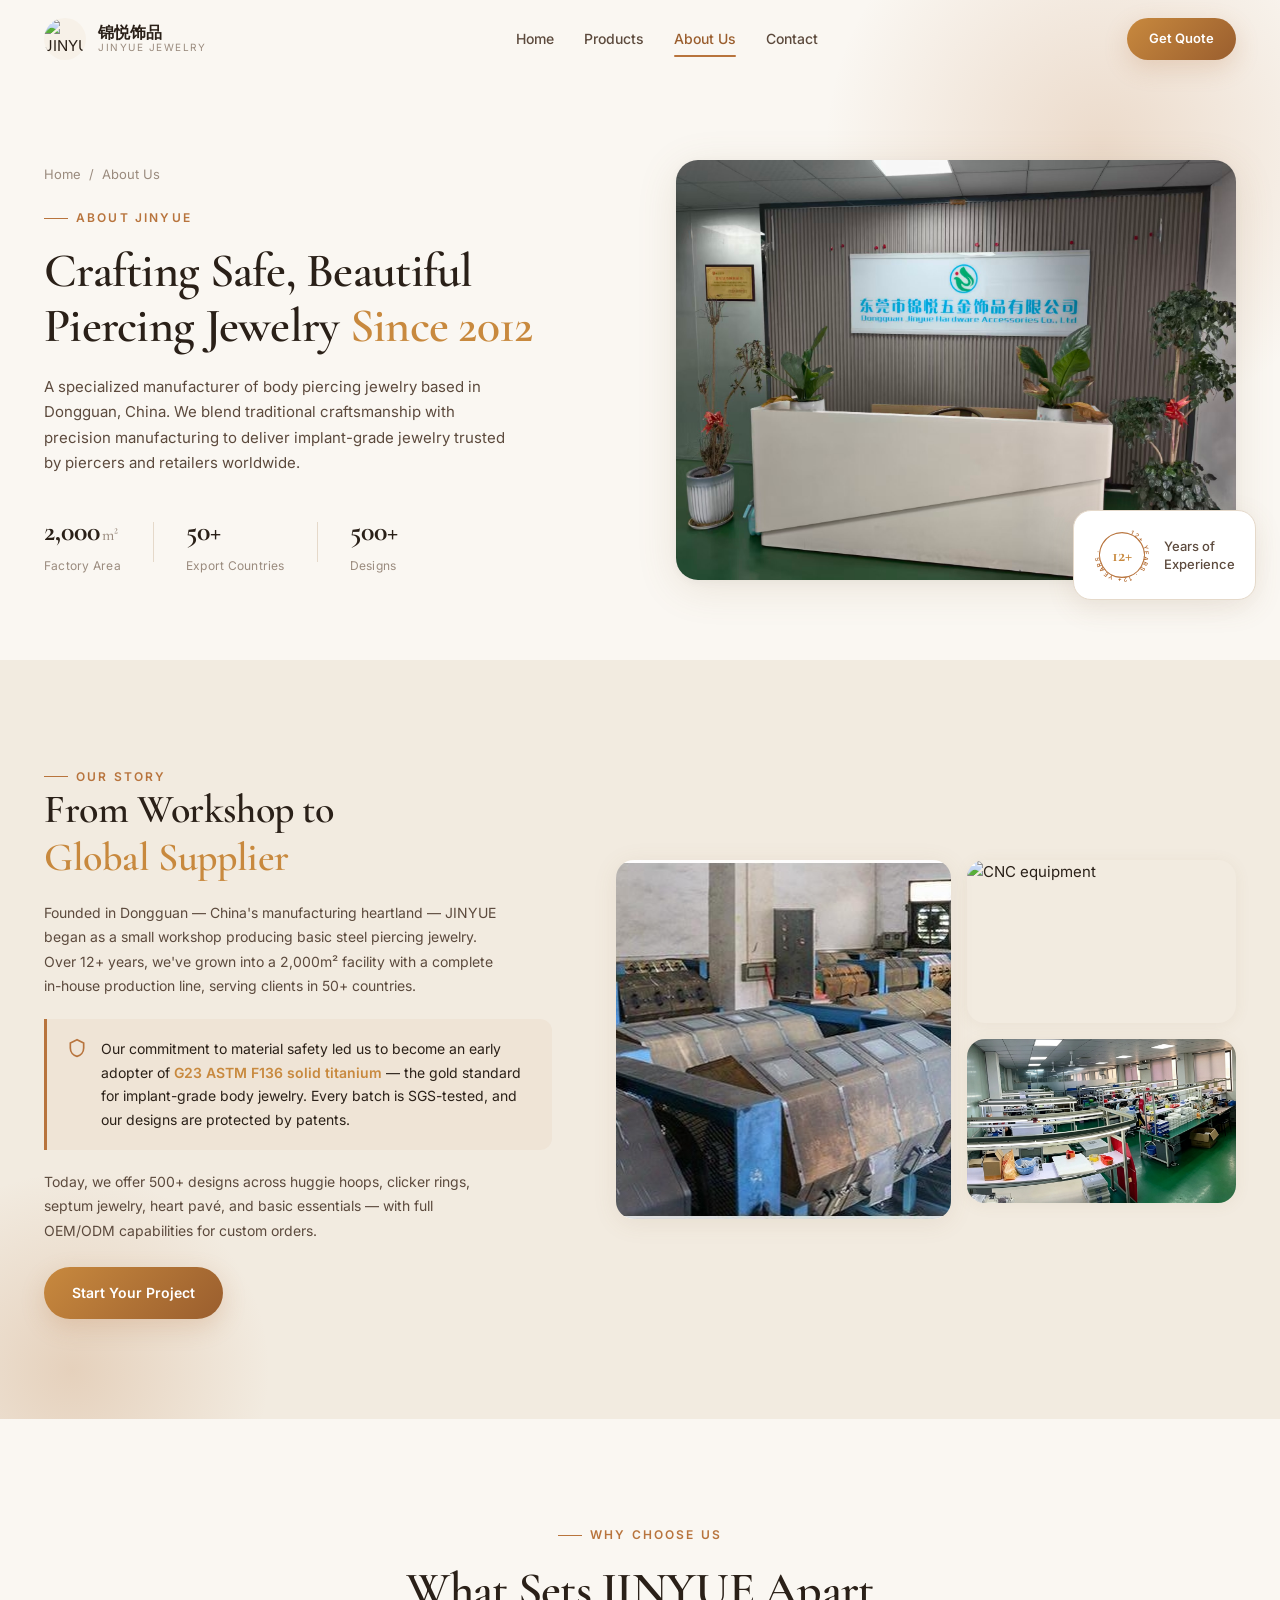
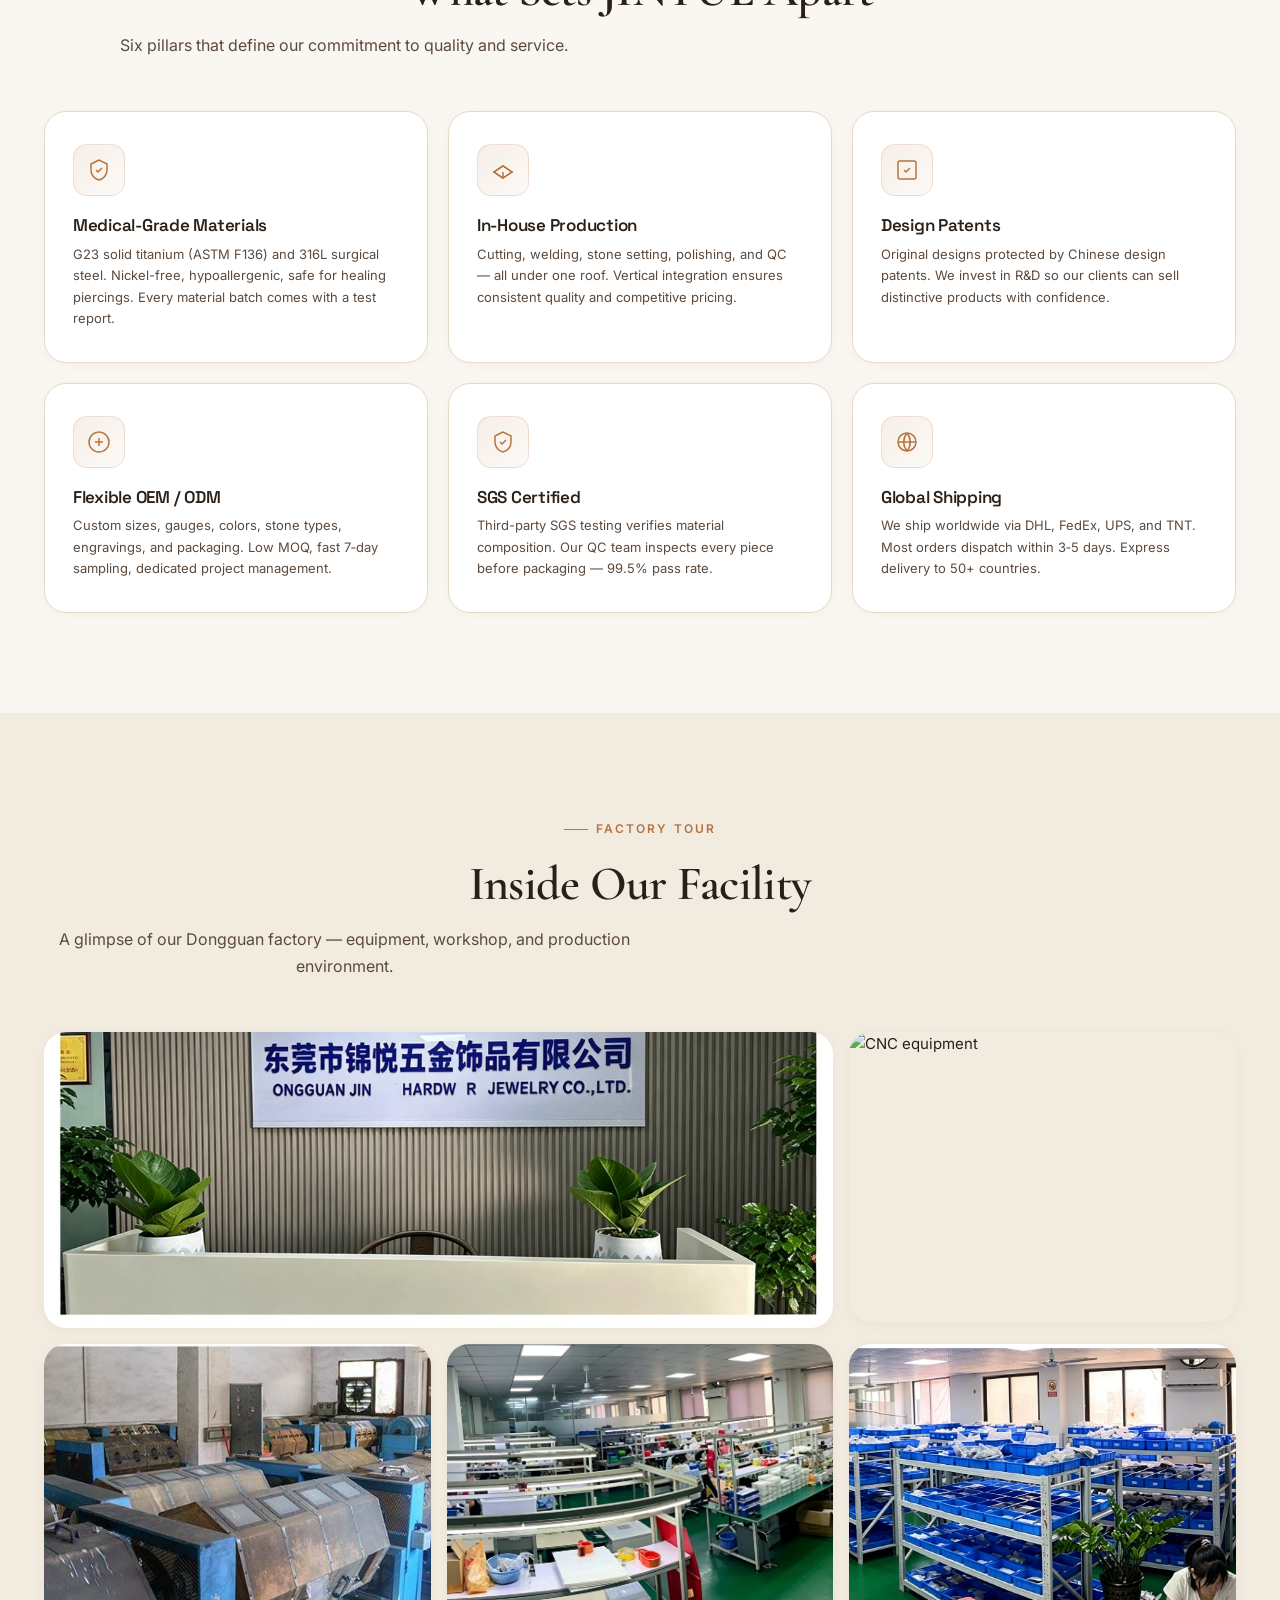
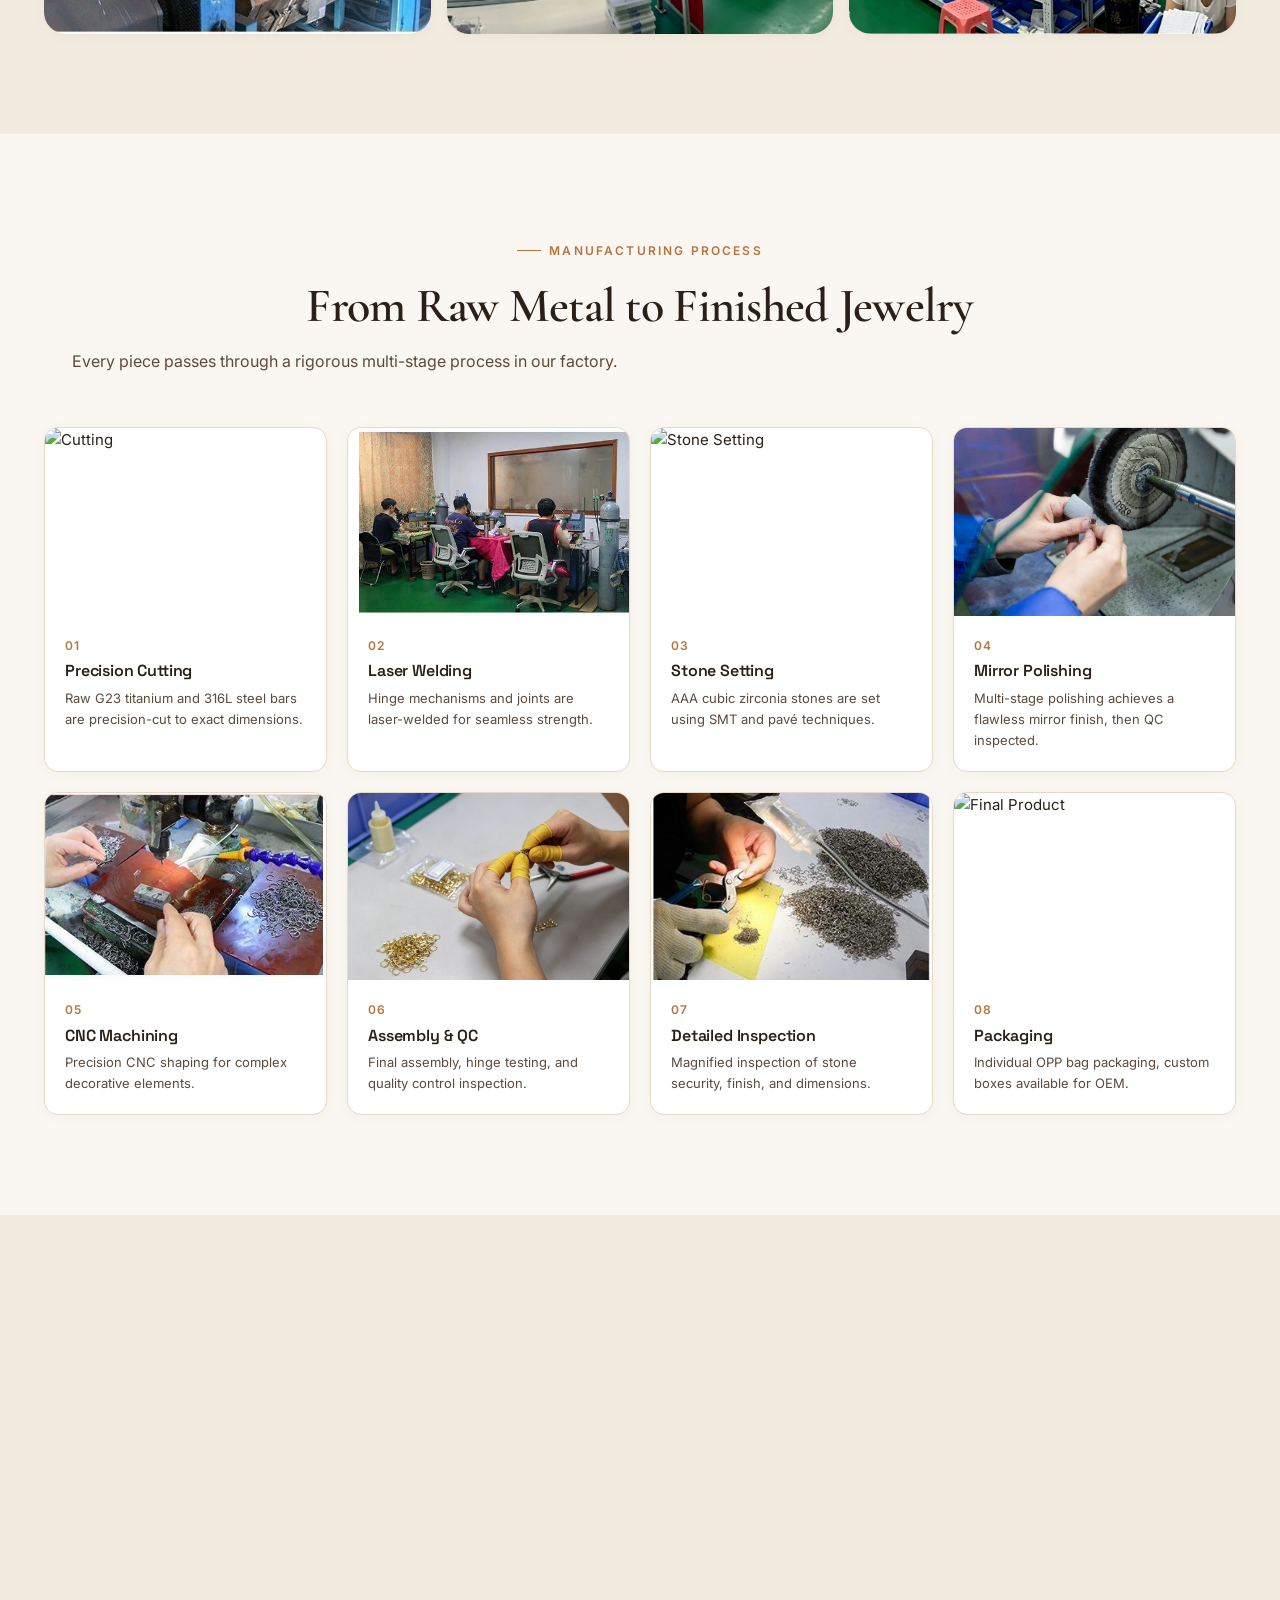
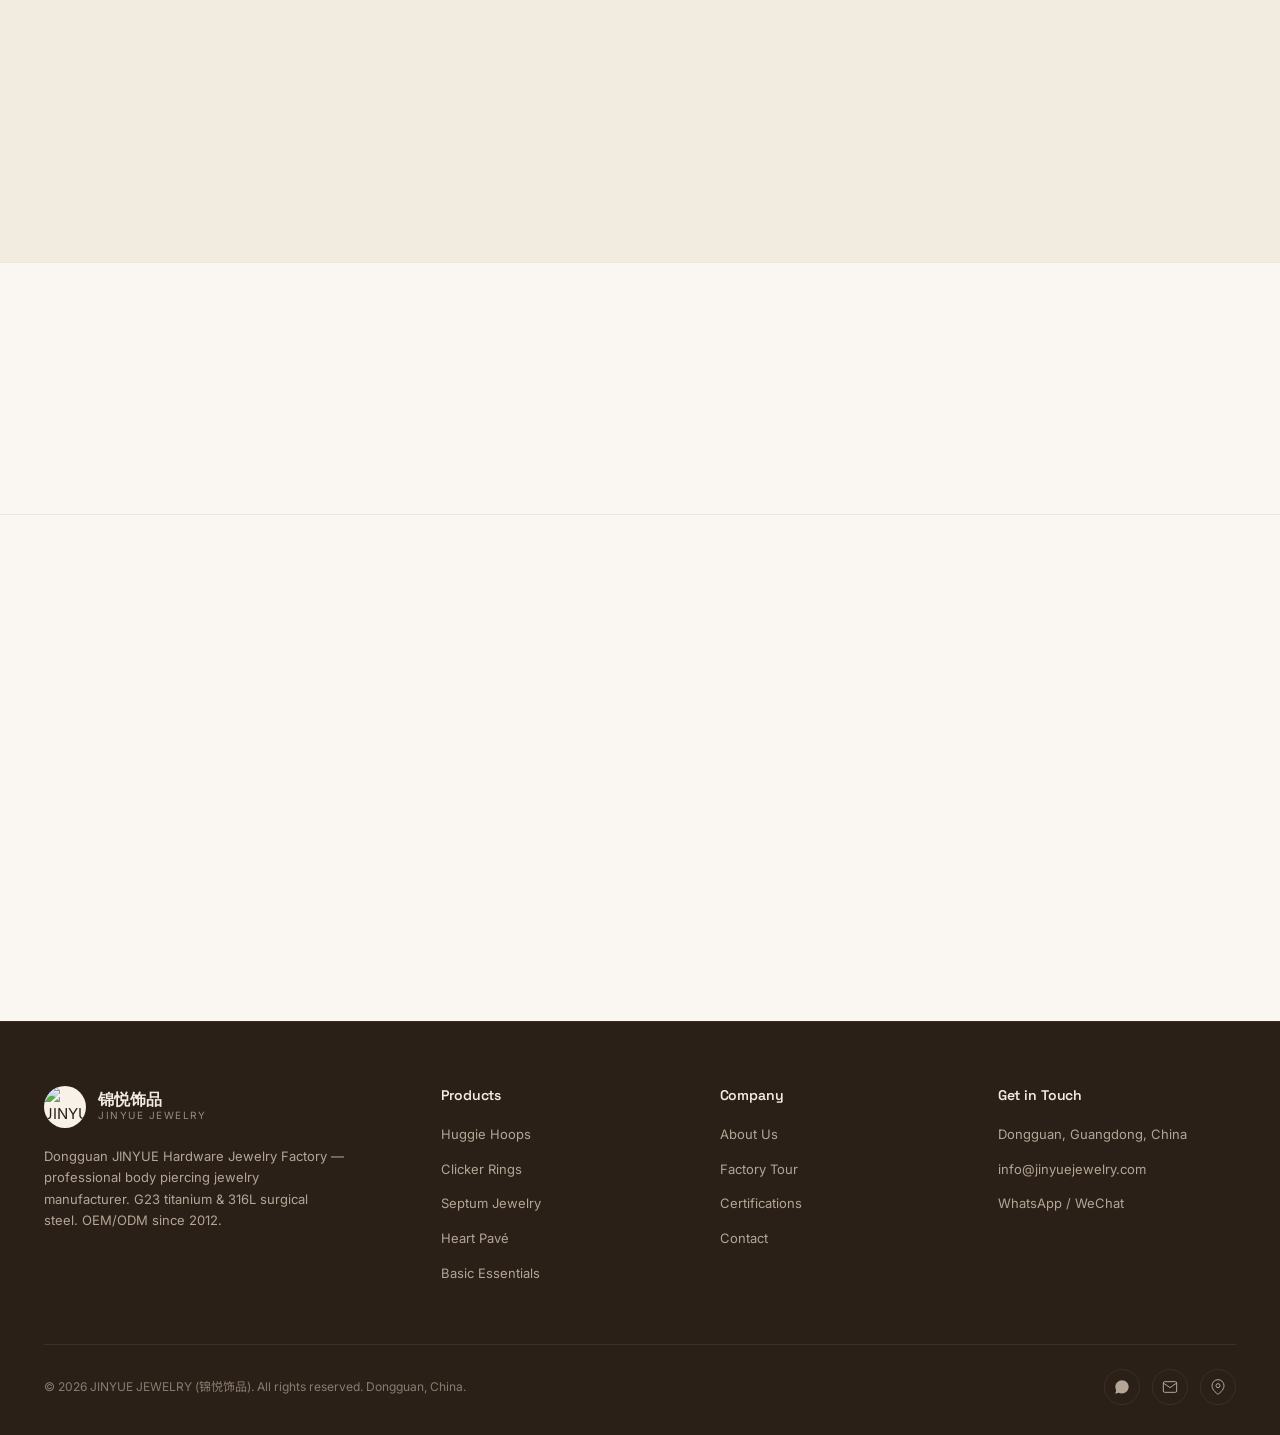
==== about.html @ 4a6bb95f "JINYUE JEWELRY piercing jewelry website - initial release" ====
<!DOCTYPE html>
<html lang="en">
<head>
<meta charset="UTF-8">
<meta name="viewport" content="width=device-width, initial-scale=1.0">
<title>About Us — JINYUE JEWELRY | Dongguan Piercing Jewelry Factory</title>
<meta name="description" content="Learn about JINYUE JEWELRY (锦悦饰品) — a Dongguan-based body piercing jewelry manufacturer with 12+ years experience. G23 titanium, 316L steel, in-house production, SGS certified.">
<meta name="keywords" content="about JINYUE jewelry, body piercing manufacturer, Dongguan jewelry factory, G23 titanium, ASTM F136, piercing jewelry factory, OEM piercing">
<meta name="robots" content="index, follow">
<link rel="canonical" href="https://jinyuejewelry.github.io/about.html">
<meta property="og:title" content="About Us — JINYUE JEWELRY | Dongguan Piercing Jewelry Factory">
<meta property="og:description" content="12+ years of body piercing jewelry manufacturing. G23 ASTM F136 titanium, 316L steel, 2000m² factory, SGS certified. OEM/ODM.">
<meta property="og:image" content="https://jinyuejewelry.github.io/assets/factory/6d457dae1b81d13de2dfb72088a44763.jpg">
<meta property="og:url" content="https://jinyuejewelry.github.io/about.html">
<meta property="og:type" content="website">
<meta name="twitter:card" content="summary_large_image">
<link rel="preconnect" href="https://fonts.googleapis.com">
<link rel="preconnect" href="https://fonts.gstatic.com" crossorigin>
<link href="https://fonts.googleapis.com/css2?family=Cormorant+Garamond:wght@500;600;700&family=Space+Grotesk:wght@400;500;600;700&family=Inter:wght@400;500;600&family=Noto+Sans+SC:wght@400;500;600&display=swap" rel="stylesheet">
<link rel="icon" href="assets/logo/g23-titanium-badge.png">
<link rel="stylesheet" href="css/style.css">
</head>
<body>

<!-- Header -->
<header class="site-header">
  <div class="container header-inner">
    <a href="index.html" class="logo-wrap">
      <img src="assets/logo/jinyue-logo.png" alt="JINYUE Jewelry" class="logo-img">
      <div class="logo-text"><span class="cn">锦悦饰品</span><span class="en">JINYUE JEWELRY</span></div>
    </a>
    <nav class="main-nav">
      <a href="index.html">Home</a>
      <a href="products.html">Products</a>
      <a href="about.html" class="active">About Us</a>
      <a href="contact.html">Contact</a>
    </nav>
    <div class="header-cta">
      <a href="contact.html" class="btn btn-primary">Get Quote</a>
      <div class="mobile-toggle"><span></span><span></span><span></span></div>
    </div>
  </div>
</header>

<!-- ========== Hero ========== -->
<section class="about-hero">
  <div class="container">
    <div class="about-hero-grid">
      <div class="about-hero-text reveal">
        <div class="breadcrumb"><a href="index.html">Home</a><span>/</span>About Us</div>
        <div class="eyebrow">About JINYUE</div>
        <h1>Crafting Safe, Beautiful<br>Piercing Jewelry <span class="accent">Since&nbsp;2012</span></h1>
        <p class="about-hero-desc">A specialized manufacturer of body piercing jewelry based in Dongguan, China. We blend traditional craftsmanship with precision manufacturing to deliver implant-grade jewelry trusted by piercers and retailers worldwide.</p>
        <div class="about-hero-stats">
          <div class="ahs-item"><span class="ahs-num">2,000<span class="ahs-unit">m²</span></span><span class="ahs-label">Factory Area</span></div>
          <div class="ahs-divider"></div>
          <div class="ahs-item"><span class="ahs-num">50+</span><span class="ahs-label">Export Countries</span></div>
          <div class="ahs-divider"></div>
          <div class="ahs-item"><span class="ahs-num">500+</span><span class="ahs-label">Designs</span></div>
        </div>
      </div>
      <div class="about-hero-visual reveal">
        <div class="about-hero-img-wrap">
          <img src="assets/factory/6d457dae1b81d13de2dfb72088a44763.jpg" alt="JINYUE factory entrance">
        </div>
        <div class="about-hero-badge">
          <div class="badge-ring">
            <svg viewBox="0 0 100 100" class="badge-ring-svg">
              <path id="badge-circle" d="M50,10 A40,40 0 1,1 49.9,10" fill="none" stroke="currentColor" stroke-width="2"/>
              <text font-size="11" fill="currentColor" font-family="Inter, sans-serif" font-weight="600" letter-spacing="2">
                <textPath href="#badge-circle" startOffset="6%">12+ YEARS · 12+ YEARS ·</textPath>
              </text>
            </svg>
            <span class="badge-center">12+</span>
          </div>
          <span class="badge-label">Years of<br>Experience</span>
        </div>
    </div>
  </div>
</section>

<!-- ========== Our Story ========== -->
<section class="about-story-section">
  <div class="container">
    <div class="about-story-grid">
      <div class="about-story-text reveal">
        <div class="eyebrow">Our Story</div>
        <h2 class="story-title">From Workshop to<br><span class="accent">Global Supplier</span></h2>
        <p class="story-lead">Founded in Dongguan — China's manufacturing heartland — JINYUE began as a small workshop producing basic steel piercing jewelry. Over 12+ years, we've grown into a 2,000m² facility with a complete in-house production line, serving clients in 50+ countries.</p>
        <div class="story-highlight">
          <svg class="story-hl-icon" viewBox="0 0 24 24" fill="none" stroke="currentColor" stroke-width="2"><path d="M12 2L4 6v6c0 5 3.5 9 8 10 4.5-1 8-5 8-10V6l-8-4z"/></svg>
          <p>Our commitment to material safety led us to become an early adopter of <strong>G23 ASTM F136 solid titanium</strong> — the gold standard for implant-grade body jewelry. Every batch is SGS-tested, and our designs are protected by patents.</p>
        </div>
        <p class="story-lead">Today, we offer 500+ designs across huggie hoops, clicker rings, septum jewelry, heart pavé, and basic essentials — with full OEM/ODM capabilities for custom orders.</p>
        <a href="contact.html" class="btn btn-primary story-btn">Start Your Project</a>
      </div>
      <div class="about-story-imgs reveal">
        <div class="story-img-main">
          <img src="assets/factory/44.jpeg" alt="Production workshop">
        </div>
        <div class="story-img-side">
          <div class="story-img-side-top">
            <img src="assets/factory/2.jpeg" alt="CNC equipment">
          </div>
          <div class="story-img-side-bottom">
            <img src="assets/factory/3.jpeg" alt="Assembly station">
          </div>
        </div>
      </div>
    </div>
  </div>
</section>

<!-- ========== Why Choose Us ========== -->
<section class="about-values-section">
  <div class="container">
    <div class="section-header reveal">
      <div class="eyebrow">Why Choose Us</div>
      <h2 class="section-title">What Sets JINYUE Apart</h2>
      <p class="section-sub">Six pillars that define our commitment to quality and service.</p>
    </div>
    <div class="value-grid">
      <div class="value-card reveal">
        <div class="vc-icon">
          <svg viewBox="0 0 24 24" fill="none" stroke="currentColor" stroke-width="1.5"><path d="M12 2L4 6v6c0 5 3.5 9 8 10 4.5-1 8-5 8-10V6l-8-4z"/><path d="M9 12l2 2 4-4"/></svg>
        </div>
        <h3>Medical‑Grade Materials</h3>
        <p>G23 solid titanium (ASTM F136) and 316L surgical steel. Nickel-free, hypoallergenic, safe for healing piercings. Every material batch comes with a test report.</p>
      </div>
      <div class="value-card reveal">
        <div class="vc-icon">
          <svg viewBox="0 0 24 24" fill="none" stroke="currentColor" stroke-width="1.5"><path d="M12 20l9-6-9-6-9 6 9 6z"/><path d="M12 20l9-6-9-6-9 6 9 6zM12 14v6"/></svg>
        </div>
        <h3>In‑House Production</h3>
        <p>Cutting, welding, stone setting, polishing, and QC — all under one roof. Vertical integration ensures consistent quality and competitive pricing.</p>
      </div>
      <div class="value-card reveal">
        <div class="vc-icon">
          <svg viewBox="0 0 24 24" fill="none" stroke="currentColor" stroke-width="1.5"><rect x="3" y="3" width="18" height="18" rx="2"/><path d="M9 12l2 2 4-4"/></svg>
        </div>
        <h3>Design Patents</h3>
        <p>Original designs protected by Chinese design patents. We invest in R&D so our clients can sell distinctive products with confidence.</p>
      </div>
      <div class="value-card reveal">
        <div class="vc-icon">
          <svg viewBox="0 0 24 24" fill="none" stroke="currentColor" stroke-width="1.5"><circle cx="12" cy="12" r="10"/><path d="M8 12h8M12 8v8"/></svg>
        </div>
        <h3>Flexible OEM / ODM</h3>
        <p>Custom sizes, gauges, colors, stone types, engravings, and packaging. Low MOQ, fast 7‑day sampling, dedicated project management.</p>
      </div>
      <div class="value-card reveal">
        <div class="vc-icon">
          <svg viewBox="0 0 24 24" fill="none" stroke="currentColor" stroke-width="1.5"><path d="M12 2L4 6v6c0 5 3.5 9 8 10 4.5-1 8-5 8-10V6l-8-4z"/><path d="M9 12l2 2 4-4"/></svg>
        </div>
        <h3>SGS Certified</h3>
        <p>Third-party SGS testing verifies material composition. Our QC team inspects every piece before packaging — 99.5% pass rate.</p>
      </div>
      <div class="value-card reveal">
        <div class="vc-icon">
          <svg viewBox="0 0 24 24" fill="none" stroke="currentColor" stroke-width="1.5"><circle cx="12" cy="12" r="9"/><path d="M3 12h18M12 3a14 14 0 010 18M12 3a14 14 0 000 18"/></svg>
        </div>
        <h3>Global Shipping</h3>
        <p>We ship worldwide via DHL, FedEx, UPS, and TNT. Most orders dispatch within 3‑5 days. Express delivery to 50+ countries.</p>
      </div>
    </div>
  </div>
</section>

<!-- ========== Factory Gallery ========== -->
<section class="about-gallery-section">
  <div class="container">
    <div class="section-header reveal">
      <div class="eyebrow">Factory Tour</div>
      <h2 class="section-title">Inside Our Facility</h2>
      <p class="section-sub">A glimpse of our Dongguan factory — equipment, workshop, and production environment.</p>
    </div>
    <div class="factory-gallery">
      <div class="fg-item fg-large reveal">
        <img src="assets/factory/1.jpeg" alt="Factory building">
        <div class="fg-overlay">
          <h4>Company Headquarters</h4>
          <p>Dongguan JINYUE factory entrance</p>
        </div>
      </div>
      <div class="fg-item reveal">
        <img src="assets/factory/2.jpeg" alt="CNC equipment">
        <div class="fg-overlay">
          <h4>CNC Machining</h4>
          <p>Precision automatic lathes</p>
        </div>
      </div>
      <div class="fg-item reveal">
        <img src="assets/factory/44.jpeg" alt="Workshop machinery">
        <div class="fg-overlay">
          <h4>Production Workshop</h4>
          <p>Multi-stage manufacturing floor</p>
        </div>
      </div>
      <div class="fg-item reveal">
        <img src="assets/factory/3.jpeg" alt="Assembly area">
        <div class="fg-overlay">
          <h4>Assembly Station</h4>
          <p>Manual finishing &amp; inspection</p>
        </div>
      </div>
      <div class="fg-item reveal">
        <img src="assets/factory/4.jpeg" alt="Production area">
        <div class="fg-overlay">
          <h4>Equipment Bay</h4>
          <p>Dedicated machining zone</p>
        </div>
      </div>
    </div>
  </div>
</section>

<!-- ========== Manufacturing Process ========== -->
<section class="about-process-section">
  <div class="container">
    <div class="section-header reveal">
      <div class="eyebrow">Manufacturing Process</div>
      <h2 class="section-title">From Raw Metal to Finished Jewelry</h2>
      <p class="section-sub">Every piece passes through a rigorous multi-stage process in our factory.</p>
    </div>
    <div class="process-grid">
      <div class="process-card reveal">
        <div class="pc-img"><img src="assets/process/2切割.jpg" alt="Cutting"></div>
        <div class="pc-body">
          <div class="pc-step">01</div>
          <h4>Precision Cutting</h4>
          <p>Raw G23 titanium and 316L steel bars are precision-cut to exact dimensions.</p>
        </div>
      </div>
      <div class="process-card reveal">
        <div class="pc-img"><img src="assets/process/焊接.jpeg" alt="Welding"></div>
        <div class="pc-body">
          <div class="pc-step">02</div>
          <h4>Laser Welding</h4>
          <p>Hinge mechanisms and joints are laser-welded for seamless strength.</p>
        </div>
      </div>
      <div class="process-card reveal">
        <div class="pc-img"><img src="assets/process/镶石.jpg" alt="Stone Setting"></div>
        <div class="pc-body">
          <div class="pc-step">03</div>
          <h4>Stone Setting</h4>
          <p>AAA cubic zirconia stones are set using SMT and pavé techniques.</p>
        </div>
      </div>
      <div class="process-card reveal">
        <div class="pc-img"><img src="assets/process/抛光.jpeg" alt="Polishing"></div>
        <div class="pc-body">
          <div class="pc-step">04</div>
          <h4>Mirror Polishing</h4>
          <p>Multi-stage polishing achieves a flawless mirror finish, then QC inspected.</p>
        </div>
      </div>
      <div class="process-card reveal">
        <div class="pc-img"><img src="assets/process/加工.jpeg" alt="Machining"></div>
        <div class="pc-body">
          <div class="pc-step">05</div>
          <h4>CNC Machining</h4>
          <p>Precision CNC shaping for complex decorative elements.</p>
        </div>
      </div>
      <div class="process-card reveal">
        <div class="pc-img"><img src="assets/process/123.jpeg" alt="Assembly"></div>
        <div class="pc-body">
          <div class="pc-step">06</div>
          <h4>Assembly &amp; QC</h4>
          <p>Final assembly, hinge testing, and quality control inspection.</p>
        </div>
      </div>
      <div class="process-card reveal">
        <div class="pc-img"><img src="assets/process/22.jpeg" alt="Inspection"></div>
        <div class="pc-body">
          <div class="pc-step">07</div>
          <h4>Detailed Inspection</h4>
          <p>Magnified inspection of stone security, finish, and dimensions.</p>
        </div>
      </div>
      <div class="process-card reveal">
        <div class="pc-img"><img src="assets/process/4511.png" alt="Final Product"></div>
        <div class="pc-body">
          <div class="pc-step">08</div>
          <h4>Packaging</h4>
          <p>Individual OPP bag packaging, custom boxes available for OEM.</p>
        </div>
      </div>
    </div>
  </div>
</section>

<!-- ========== Certifications ========== -->
<section class="about-cert-section">
  <div class="container">
    <div class="section-header reveal">
      <div class="eyebrow">Quality Assurance</div>
      <h2 class="section-title">Certified &amp; Trusted Worldwide</h2>
      <p class="section-sub">Our materials and processes meet international standards — verified by third-party testing.</p>
    </div>
    <div class="cert-grid">
      <div class="cert-card reveal">
        <div class="cert-ico">
          <svg viewBox="0 0 24 24" fill="none" stroke="currentColor" stroke-width="1.5"><circle cx="12" cy="12" r="9"/><path d="M12 7v5l3 2"/></svg>
        </div>
        <h4>SGS Material Report</h4>
        <p>Titanium material composition verified by SGS laboratory testing.</p>
      </div>
      <div class="cert-card reveal">
        <div class="cert-ico">
          <svg viewBox="0 0 24 24" fill="none" stroke="currentColor" stroke-width="1.5"><path d="M12 2L4 6v6c0 5 3.5 9 8 10 4.5-1 8-5 8-10V6l-8-4z"/><path d="M9 12l2 2 4-4"/></svg>
        </div>
        <h4>316L Steel Report</h4>
        <p>Surgical stainless steel material certificate for every batch.</p>
      </div>
      <div class="cert-card reveal">
        <div class="cert-ico">
          <svg viewBox="0 0 24 24" fill="none" stroke="currentColor" stroke-width="1.5"><rect x="3" y="3" width="18" height="18" rx="2"/><path d="M9 12l2 2 4-4"/></svg>
        </div>
        <h4>Design Patents</h4>
        <p>Original designs protected by Chinese design patent certificates.</p>
      </div>
      <div class="cert-card reveal">
        <div class="cert-ico">
          <svg viewBox="0 0 24 24" fill="none" stroke="currentColor" stroke-width="1.5"><circle cx="12" cy="12" r="9"/><path d="M8 12l2 2 4-4"/></svg>
        </div>
        <h4>ASTM F136 Compliant</h4>
        <p>G23 titanium meets ASTM F136 implant-grade specification.</p>
      </div>
    </div>
  </div>
</section>

<!-- ========== Stats ========== -->
<section class="about-stats-band">
  <div class="container">
    <div class="stats-grid">
      <div class="stat-item reveal">
        <div class="stat-num">2,000<span>m²</span></div>
        <div class="stat-label">Factory Area</div>
      </div>
      <div class="stat-item reveal">
        <div class="stat-num">12+</div>
        <div class="stat-label">Years Experience</div>
      </div>
      <div class="stat-item reveal">
        <div class="stat-num">50+</div>
        <div class="stat-label">Export Countries</div>
      </div>
      <div class="stat-item reveal">
        <div class="stat-num">99.5<span>%</span></div>
        <div class="stat-label">QC Pass Rate</div>
      </div>
    </div>
  </div>
</section>

<!-- ========== CTA ========== -->
<section class="about-cta-section">
  <div class="container">
    <div class="cta-box reveal">
      <h2>Partner with <span class="text-gradient">JINYUE Jewelry</span></h2>
      <p>Whether you need ready-to-ship designs or full custom OEM/ODM — we're ready to help your business grow.</p>
      <div class="cta-actions">
        <a href="contact.html" class="btn btn-primary">Contact Us</a>
        <a href="products.html" class="btn btn-outline">View Products</a>
      </div>
    </div>
  </div>
</section>

<!-- Footer -->
<footer class="site-footer">
  <div class="container">
    <div class="footer-grid">
      <div class="footer-brand">
        <div class="logo-wrap">
          <img src="assets/logo/jinyue-logo.png" alt="JINYUE Jewelry" class="logo-img">
          <div class="logo-text"><span class="cn">锦悦饰品</span><span class="en">JINYUE JEWELRY</span></div>
        </div>
        <p>Dongguan JINYUE Hardware Jewelry Factory — professional body piercing jewelry manufacturer. G23 titanium &amp; 316L surgical steel. OEM/ODM since 2012.</p>
      </div>
      <div class="footer-col">
        <h5>Products</h5>
        <ul>
          <li><a href="products.html">Huggie Hoops</a></li>
          <li><a href="products.html">Clicker Rings</a></li>
          <li><a href="products.html">Septum Jewelry</a></li>
          <li><a href="products.html">Heart Pavé</a></li>
          <li><a href="products.html">Basic Essentials</a></li>
        </ul>
      </div>
      <div class="footer-col">
        <h5>Company</h5>
        <ul>
          <li><a href="about.html">About Us</a></li>
          <li><a href="about.html">Factory Tour</a></li>
          <li><a href="about.html">Certifications</a></li>
          <li><a href="contact.html">Contact</a></li>
        </ul>
      </div>
      <div class="footer-col">
        <h5>Get in Touch</h5>
        <ul>
          <li><a href="contact.html">Dongguan, Guangdong, China</a></li>
          <li><a href="mailto:info@jinyuejewelry.com">info@jinyuejewelry.com</a></li>
          <li><a href="contact.html">WhatsApp / WeChat</a></li>
        </ul>
      </div>
    </div>
    <div class="footer-bottom">
      <p>© 2026 JINYUE JEWELRY (锦悦饰品). All rights reserved. Dongguan, China.</p>
      <div class="footer-social">
        <a href="contact.html" aria-label="WhatsApp"><svg viewBox="0 0 24 24" fill="currentColor"><path d="M12 2C6.5 2 2 6.5 2 12c0 1.8.5 3.5 1.3 5L2 22l5.2-1.4c1.4.8 3.1 1.2 4.8 1.2 5.5 0 10-4.5 10-10S17.5 2 12 2z"/></svg></a>
        <a href="contact.html" aria-label="Email"><svg viewBox="0 0 24 24" fill="none" stroke="currentColor" stroke-width="1.5"><rect x="2" y="4" width="20" height="16" rx="2"/><path d="M2 6l10 7 10-7"/></svg></a>
        <a href="contact.html" aria-label="Location"><svg viewBox="0 0 24 24" fill="none" stroke="currentColor" stroke-width="1.5"><path d="M21 10c0 7-9 13-9 13s-9-6-9-13a9 9 0 0118 0z"/><circle cx="12" cy="10" r="3"/></svg></a>
      </div>
    </div>
  </div>
</footer>

<script src="js/main.js"></script>
</body>
</html>
---- css/style.css ----
/* ===== JINYUE JEWELRY — Independent Site Styles ===== */
/* Design: warm premium aesthetic, copper/amber brand accent, B2B jewelry store */

:root {
  /* Brand palette — WARM TONES */
  --bg: #FAF7F2;            /* warm ivory */
  --bg-2: #F2EBE0;          /* champagne */
  --bg-3: #EDE3D4;          /* warm sand */
  --bg-card: #FFFFFF;       /* warm white */
  --surface: #F7F1E8;       /* cream surface */
  --line: #E5D9CA;          /* warm taupe line */
  --line-soft: #EFE6D8;     /* soft warm line */

  --copper: #B8743D;        /* copper/bronze primary accent */
  --copper-bright: #C8893E; /* amber gold bright */
  --copper-deep: #9A5E2E;   /* deep copper */
  --copper-glow: rgba(184, 116, 61, 0.22);

  --gold: #D4A574;          /* warm gold */
  --rose: #C98B7A;          /* rose gold */
  --silver: #A89F94;        /* warm taupe silver */

  --text: #2A2018;          /* warm espresso */
  --text-dim: #5C4A3D;      /* warm brown */
  --text-mute: #9A8B7E;     /* warm taupe */

  --white: #FFFFFF;
  --green: #7BA868;         /* warm olive green */
  --radius: 14px;
  --radius-sm: 8px;
  --radius-lg: 22px;

  --maxw: 1240px;
  --ease: cubic-bezier(0.22, 1, 0.36, 1);

  --font-display: 'Cormorant Garamond', 'Noto Serif SC', 'PingFang SC', 'Microsoft YaHei', serif;
  --font-body: 'Inter', 'Noto Sans SC', 'PingFang SC', 'Microsoft YaHei', sans-serif;
  --font-heading: 'Space Grotesk', 'Noto Sans SC', 'PingFang SC', sans-serif;

  --shadow-sm: 0 2px 12px rgba(140, 110, 70, 0.06);
  --shadow-md: 0 8px 30px rgba(140, 110, 70, 0.10);
  --shadow-lg: 0 20px 50px rgba(140, 110, 70, 0.14);
}

/* Reset */
*, *::before, *::after { box-sizing: border-box; margin: 0; padding: 0; }
html { scroll-behavior: smooth; -webkit-text-size-adjust: 100%; }
body {
  font-family: var(--font-body);
  background: var(--bg);
  color: var(--text);
  line-height: 1.65;
  overflow-x: hidden;
  font-size: 15px;
  -webkit-font-smoothing: antialiased;
}
img { max-width: 100%; display: block; }
a { color: inherit; text-decoration: none; transition: color .25s var(--ease); }
button { font-family: inherit; cursor: pointer; border: none; background: none; color: inherit; }
ul { list-style: none; }

/* Layout */
.container { max-width: var(--maxw); margin: 0 auto; padding: 0 24px; }
.section { padding: 100px 0; position: relative; }
.section-sm { padding: 64px 0; }

/* Typography */
h1, h2, h3 { font-family: var(--font-display); font-weight: 600; line-height: 1.15; letter-spacing: -0.015em; }
h4, h5 { font-family: var(--font-heading); font-weight: 600; line-height: 1.3; letter-spacing: -0.01em; }
.section-title { font-size: clamp(30px, 4.2vw, 48px); margin: 18px 0 14px; color: var(--text); font-weight: 600; }
.eyebrow {
  font-size: 12px; font-weight: 600; letter-spacing: 0.18em; text-transform: uppercase;
  color: var(--copper); display: inline-flex; align-items: center; gap: 8px;
}
.eyebrow::before { content: ''; width: 24px; height: 1px; background: var(--copper); }
.section-sub { color: var(--text-dim); font-size: 16px; max-width: 600px; line-height: 1.7; }
.text-gradient {
  background: linear-gradient(120deg, var(--copper-bright), var(--rose));
  -webkit-background-clip: text; background-clip: text; -webkit-text-fill-color: transparent;
}

/* Buttons */
.btn {
  display: inline-flex; align-items: center; gap: 9px;
  padding: 14px 28px; border-radius: 50px; font-weight: 600; font-size: 14px;
  transition: all .3s var(--ease); white-space: nowrap; cursor: pointer;
}
.btn-primary {
  background: linear-gradient(135deg, var(--copper-bright), var(--copper-deep));
  color: var(--white); box-shadow: 0 8px 24px var(--copper-glow);
}
.btn-primary:hover { transform: translateY(-2px); box-shadow: 0 12px 32px var(--copper-glow); }
.btn-outline { border: 1px solid var(--line); color: var(--text); background: var(--bg-card); }
.btn-outline:hover { border-color: var(--copper); background: var(--surface); color: var(--copper-deep); }
.btn-ghost { color: var(--copper); padding: 10px 0; }
.btn-ghost:hover { color: var(--copper-deep); }

/* ===== Header ===== */
.site-header {
  position: fixed; top: 0; left: 0; right: 0; z-index: 1000;
  padding: 18px 0; transition: all .35s var(--ease);
}
.site-header.scrolled {
  background: rgba(250, 247, 242, 0.92); backdrop-filter: blur(20px);
  border-bottom: 1px solid var(--line-soft); padding: 12px 0; box-shadow: var(--shadow-sm);
}
.header-inner { display: flex; align-items: center; justify-content: space-between; gap: 32px; }
.logo-wrap { display: flex; align-items: center; gap: 12px; flex-shrink: 0; }
.logo-img { width: 42px; height: 42px; border-radius: 50%; object-fit: cover; background: var(--surface); }
.logo-text { display: flex; flex-direction: column; line-height: 1.1; }
.logo-text .cn { font-family: var(--font-display); font-weight: 600; font-size: 16px; color: var(--text); }
.logo-text .en { font-size: 10px; letter-spacing: 0.15em; color: var(--text-mute); text-transform: uppercase; }

.main-nav { display: flex; align-items: center; gap: 30px; }
.main-nav a { font-size: 14px; color: var(--text-dim); font-weight: 500; position: relative; }
.main-nav a:hover, .main-nav a.active { color: var(--copper-deep); }
.main-nav a.active::after {
  content: ''; position: absolute; bottom: -6px; left: 0; right: 0; height: 2px;
  background: var(--copper); border-radius: 2px;
}
.header-cta { display: flex; align-items: center; gap: 14px; }
.header-cta .btn { padding: 10px 22px; font-size: 13px; }

.mobile-toggle { display: none; flex-direction: column; gap: 5px; padding: 8px; }
.mobile-toggle span { width: 22px; height: 2px; background: var(--text); border-radius: 2px; transition: .3s; }

/* ===== Hero ===== */
.hero {
  min-height: 100vh; display: flex; align-items: center; position: relative; overflow: hidden;
  padding: 120px 0 80px;
}
.hero-bg {
  position: absolute; inset: 0; z-index: 0;
  background:
    radial-gradient(ellipse 60% 50% at 75% 40%, rgba(212, 165, 116, 0.20), transparent 70%),
    radial-gradient(ellipse 50% 40% at 20% 80%, rgba(184, 116, 61, 0.12), transparent 60%);
}
.hero-grid {
  position: absolute; inset: 0; z-index: 0; opacity: .35;
  background-image:
    linear-gradient(rgba(184, 116, 61, 0.06) 1px, transparent 1px),
    linear-gradient(90deg, rgba(184, 116, 61, 0.06) 1px, transparent 1px);
  background-size: 60px 60px;
  mask-image: radial-gradient(ellipse 80% 60% at center, black 40%, transparent 80%);
}
.hero-inner { position: relative; z-index: 2; display: grid; grid-template-columns: 1.1fr 0.9fr; gap: 60px; align-items: center; }
.hero-badge {
  display: inline-flex; align-items: center; gap: 10px; padding: 8px 18px;
  background: rgba(184, 116, 61, 0.10); border: 1px solid rgba(184, 116, 61, 0.25);
  border-radius: 50px; font-size: 13px; color: var(--copper-deep); margin-bottom: 28px;
}
.hero-badge .dot { width: 7px; height: 7px; border-radius: 50%; background: var(--green); box-shadow: 0 0 8px var(--green); }
.hero h1 { font-size: clamp(38px, 5.5vw, 64px); line-height: 1.08; margin-bottom: 24px; color: var(--text); }
.hero h1 .accent { color: var(--copper-bright); }
.hero-desc { font-size: 17px; color: var(--text-dim); max-width: 520px; margin-bottom: 36px; }
.hero-actions { display: flex; gap: 16px; flex-wrap: wrap; margin-bottom: 48px; }
.hero-stats { display: flex; gap: 40px; }
.hero-stat .num { font-family: var(--font-display); font-size: 32px; font-weight: 700; color: var(--text); }
.hero-stat .num span { color: var(--copper-bright); }
.hero-stat .label { font-size: 13px; color: var(--text-mute); margin-top: 2px; }

/* Hero visual */
.hero-visual { position: relative; }
.hero-img-main {
  border-radius: var(--radius-lg); overflow: hidden; border: 1px solid var(--line);
  box-shadow: var(--shadow-lg); aspect-ratio: 4/5; position: relative;
}
.hero-img-main img { width: 100%; height: 100%; object-fit: cover; }
.hero-img-main::after {
  content: ''; position: absolute; inset: 0;
  background: linear-gradient(180deg, transparent 50%, rgba(250, 247, 242, 0.3));
}
.hero-float-card {
  position: absolute; bottom: -24px; left: -24px; z-index: 3;
  background: var(--bg-card); border: 1px solid var(--line); border-radius: var(--radius);
  padding: 18px 22px; display: flex; align-items: center; gap: 14px;
  box-shadow: var(--shadow-lg);
}
.hero-float-card .badge-icon {
  width: 48px; height: 48px; border-radius: 50%; background: var(--white);
  display: flex; align-items: center; justify-content: center; flex-shrink: 0;
  border: 1px solid var(--line);
}
.hero-float-card .badge-icon img { width: 40px; height: 40px; }
.hero-float-card .ft { font-size: 13px; font-weight: 600; color: var(--text); }
.hero-float-card .fs { font-size: 11px; color: var(--text-mute); }
.hero-float-card-2 {
  position: absolute; top: -20px; right: -16px; z-index: 3;
  background: var(--bg-card); border: 1px solid var(--line); border-radius: var(--radius);
  padding: 14px 18px; box-shadow: var(--shadow-md);
}
.hero-float-card-2 .ft { font-size: 12px; font-weight: 600; color: var(--green); }
.hero-float-card-2 .fs { font-size: 11px; color: var(--text-mute); }

/* ===== Trust Bar ===== */
.trust-bar {
  border-top: 1px solid var(--line-soft); border-bottom: 1px solid var(--line-soft);
  background: var(--bg-2); padding: 28px 0;
}
.trust-items { display: flex; justify-content: space-around; flex-wrap: wrap; gap: 24px; }
.trust-item { display: flex; align-items: center; gap: 12px; }
.trust-item svg { width: 28px; height: 28px; color: var(--copper); flex-shrink: 0; }
.trust-item .t { font-size: 14px; font-weight: 600; color: var(--text); }
.trust-item .s { font-size: 12px; color: var(--text-mute); }

/* ===== Product Carousel ===== */
.prod-carousel-section { padding: 100px 0; }
.carousel-head { display: flex; justify-content: space-between; align-items: flex-end; margin-bottom: 48px; flex-wrap: wrap; gap: 20px; }
.carousel-nav { display: flex; gap: 10px; }
.carousel-nav button {
  width: 46px; height: 46px; border-radius: 50%; border: 1px solid var(--line);
  display: flex; align-items: center; justify-content: center; color: var(--text-dim);
  background: var(--bg-card); transition: all .3s var(--ease);
}
.carousel-nav button:hover { border-color: var(--copper); color: var(--copper); background: var(--surface); }
.carousel-track { display: flex; gap: 24px; overflow-x: auto; scroll-snap-type: x mandatory; scrollbar-width: none; padding-bottom: 8px; }
.carousel-track::-webkit-scrollbar { display: none; }
.carousel-card {
  flex: 0 0 380px; scroll-snap-align: start; border-radius: var(--radius-lg); overflow: hidden;
  background: var(--bg-card); border: 1px solid var(--line); transition: all .35s var(--ease);
  box-shadow: var(--shadow-sm);
}
.carousel-card:hover { border-color: var(--copper); transform: translateY(-4px); box-shadow: var(--shadow-md); }
.carousel-card .img-wrap { aspect-ratio: 1; overflow: hidden; position: relative; }
.carousel-card .img-wrap img { width: 100%; height: 100%; object-fit: cover; transition: transform .5s var(--ease); }
.carousel-card:hover .img-wrap img { transform: scale(1.06); }
.carousel-card .tag {
  position: absolute; top: 14px; left: 14px; z-index: 2;
  padding: 5px 14px; border-radius: 50px; font-size: 11px; font-weight: 600;
  background: var(--copper); color: var(--white);
}
.carousel-card .info { padding: 22px; }
.carousel-card .info h3 { font-size: 18px; margin-bottom: 6px; color: var(--text); }
.carousel-card .info p { font-size: 13px; color: var(--text-dim); }
.carousel-card .meta { display: flex; gap: 12px; margin-top: 14px; flex-wrap: wrap; }
.carousel-card .meta span {
  font-size: 11px; padding: 4px 10px; border-radius: 50px;
  background: var(--surface); color: var(--text-dim); border: 1px solid var(--line);
}

/* ===== Categories Grid ===== */
.cat-grid { display: grid; grid-template-columns: repeat(3, 1fr); gap: 24px; }
.cat-card {
  position: relative; border-radius: var(--radius-lg); overflow: hidden; aspect-ratio: 4/3;
  border: 1px solid var(--line); cursor: pointer; transition: all .35s var(--ease);
  box-shadow: var(--shadow-sm);
}
.cat-card:hover { border-color: var(--copper); transform: translateY(-4px); box-shadow: var(--shadow-md); }
.cat-card img { width: 100%; height: 100%; object-fit: cover; transition: transform .5s var(--ease); }
.cat-card:hover img { transform: scale(1.08); }
.cat-card .overlay {
  position: absolute; inset: 0; background: linear-gradient(180deg, transparent 30%, rgba(42, 32, 24, 0.88));
  display: flex; flex-direction: column; justify-content: flex-end; padding: 24px;
}
.cat-card .overlay h3 { font-size: 20px; color: var(--white); }
.cat-card .overlay p { font-size: 13px; color: rgba(255,255,255,0.75); margin-top: 4px; }
.cat-card .overlay .arrow {
  margin-top: 12px; font-size: 13px; color: var(--gold);
  display: inline-flex; align-items: center; gap: 6px; opacity: 0; transform: translateY(8px);
  transition: all .3s var(--ease);
}
.cat-card:hover .overlay .arrow { opacity: 1; transform: translateY(0); }

/* ===== About snippet ===== */
.about-snippet {
  display: grid; grid-template-columns: 9fr 11fr; gap: 56px; align-items: center;
}
.about-text { padding-right: 12px; }
.about-text .eyebrow { margin-bottom: 8px; }

/* Title */
.about-title {
  font-family: var(--font-display); font-weight: 600; line-height: 1.18;
  font-size: clamp(28px, 3.4vw, 40px); color: var(--text); margin-bottom: 16px;
  letter-spacing: -0.01em;
}
.about-title .accent { color: var(--copper-bright); }

/* Intro */
.about-intro {
  font-size: 14px; color: var(--text-dim); line-height: 1.7; max-width: 460px; margin-bottom: 0;
}

/* Feature cards — compact */
.about-features { display: grid; gap: 12px; margin-top: 24px; }
.about-feature {
  display: flex; gap: 14px; align-items: center;
  padding: 14px 18px; background: var(--bg-card);
  border: 1px solid var(--line); border-radius: 16px;
  transition: all .3s var(--ease);
}
.about-feature:hover { border-color: var(--copper); transform: translateX(3px); box-shadow: var(--shadow-sm); }
.about-feature .ico {
  width: 40px; height: 40px; border-radius: 12px; flex-shrink: 0;
  background: linear-gradient(135deg, rgba(184, 116, 61, 0.12), rgba(212, 165, 116, 0.06));
  border: 1px solid rgba(184, 116, 61, 0.18);
  display: flex; align-items: center; justify-content: center; color: var(--copper);
}
.about-feature .ico svg { width: 20px; height: 20px; }
.about-feature h4 { font-size: 14px; margin-bottom: 1px; color: var(--text); font-family: var(--font-heading); font-weight: 600; }
.about-feature p { font-size: 12px; color: var(--text-mute); line-height: 1.5; }

/* CTA button */
.about-btn {
  margin-top: 24px; padding: 12px 26px; font-size: 13px;
  border: 1px solid var(--copper); color: var(--copper-deep); background: transparent;
}
.about-btn:hover { background: var(--copper); color: var(--white); border-color: var(--copper); }

/* Right-side image collage */
.about-imgs {
  display: grid; grid-template-columns: 5fr 4fr; gap: 16px; align-items: stretch;
  position: relative;
}
.about-img-main {
  grid-row: span 2; border-radius: 18px; overflow: hidden;
  box-shadow: 0 4px 24px rgba(140, 110, 70, 0.10), 0 1px 3px rgba(0,0,0,0.04);
  transition: transform .5s var(--ease), box-shadow .5s var(--ease);
  position: relative;
}
.about-img-main::after {
  content: ''; position: absolute; inset: 0; border-radius: 18px;
  background: linear-gradient(180deg, transparent 60%, rgba(0,0,0,0.15));
  pointer-events: none;
}
.about-img-main img { width: 100%; height: 100%; object-fit: cover; display: block; }
.about-img-main:hover { transform: translateY(-4px); box-shadow: 0 12px 36px rgba(140,110,70,0.14), 0 2px 6px rgba(0,0,0,0.06); }
.about-img-side {
  display: grid; grid-template-rows: 1fr 1fr; gap: 16px;
}
.about-img-side img {
  width: 100%; height: 100%; object-fit: cover; border-radius: 18px; display: block;
  box-shadow: 0 2px 16px rgba(140,110,70,0.08), 0 1px 3px rgba(0,0,0,0.03);
  transition: transform .5s var(--ease), box-shadow .5s var(--ease);
}
.about-img-side img:hover {
  transform: translateY(-3px);
  box-shadow: 0 8px 28px rgba(140,110,70,0.12), 0 2px 6px rgba(0,0,0,0.05);
}

/* Responsive for about snippet */
@media (max-width: 980px) {
  .about-snippet { grid-template-columns: 1fr; gap: 40px; }
  .about-text { padding-right: 0; }
  .about-imgs { min-height: 360px; grid-template-columns: 1fr 1fr; }
}
@media (max-width: 720px) {
  .about-imgs { min-height: 280px; gap: 10px; grid-template-columns: 1fr; }
  .about-img-side { gap: 10px; }
  .about-img-main { border-radius: 14px; grid-row: auto; }
  .about-img-side img { border-radius: 14px; }
  .about-img-main::after { border-radius: 14px; }
}

/* ===== Process showcase ===== */
.process-section { background: var(--bg-2); }
.process-grid { display: grid; grid-template-columns: repeat(4, 1fr); gap: 20px; margin-top: 50px; }
.process-card {
  border-radius: var(--radius); overflow: hidden; background: var(--bg-card);
  border: 1px solid var(--line); transition: all .35s var(--ease); box-shadow: var(--shadow-sm);
}
.process-card:hover { border-color: var(--copper); transform: translateY(-4px); box-shadow: var(--shadow-md); }
.process-card .img-wrap { aspect-ratio: 3/2; overflow: hidden; }
.process-card .img-wrap img { width: 100%; height: 100%; object-fit: cover; transition: transform .5s var(--ease); }
.process-card:hover .img-wrap img { transform: scale(1.08); }
.process-card .body { padding: 20px; }
.process-card .step {
  font-size: 12px; font-weight: 600; color: var(--copper); letter-spacing: 0.1em; margin-bottom: 6px;
}
.process-card h4 { font-size: 16px; margin-bottom: 6px; color: var(--text); }
.process-card p { font-size: 13px; color: var(--text-dim); }

/* ===== Certifications ===== */
.cert-section { background: var(--bg-2); }
.cert-grid { display: grid; grid-template-columns: repeat(4, 1fr); gap: 20px; margin-top: 48px; }
.cert-card {
  background: var(--bg-card); border: 1px solid var(--line); border-radius: var(--radius);
  padding: 32px 24px; text-align: center; transition: all .35s var(--ease); box-shadow: var(--shadow-sm);
}
.cert-card:hover { border-color: var(--copper); transform: translateY(-4px); background: var(--surface); box-shadow: var(--shadow-md); }
.cert-card .cert-ico {
  width: 60px; height: 60px; border-radius: 50%; margin: 0 auto 18px;
  background: linear-gradient(135deg, rgba(184, 116, 61, 0.15), rgba(212, 165, 116, 0.08));
  border: 1px solid rgba(184, 116, 61, 0.20);
  display: flex; align-items: center; justify-content: center; color: var(--copper);
}
.cert-card .cert-ico svg { width: 28px; height: 28px; }
.cert-card h4 { font-size: 15px; margin-bottom: 8px; color: var(--text); }
.cert-card p { font-size: 13px; color: var(--text-dim); }

/* ===== Stats band ===== */
.stats-band { padding: 72px 0; }
.stats-grid { display: grid; grid-template-columns: repeat(4, 1fr); gap: 24px; text-align: center; }
.stat-item .num { font-family: var(--font-display); font-size: clamp(36px, 4vw, 52px); font-weight: 700; color: var(--copper-bright); }
.stat-item .label { font-size: 14px; color: var(--text-dim); margin-top: 6px; }

/* ===== CTA section ===== */
.cta-section {
  padding: 80px 0; position: relative; overflow: hidden;
}
.cta-box {
  background: linear-gradient(135deg, var(--bg-3), var(--bg-2));
  border: 1px solid var(--line); border-radius: var(--radius-lg);
  padding: 64px 48px; text-align: center; position: relative; overflow: hidden;
}
.cta-box::before {
  content: ''; position: absolute; top: -50%; right: -20%; width: 500px; height: 500px;
  background: radial-gradient(circle, var(--copper-glow), transparent 70%); z-index: 0;
}
.cta-box > * { position: relative; z-index: 1; }
.cta-box h2 { font-size: clamp(26px, 3.5vw, 38px); margin-bottom: 16px; color: var(--text); }
.cta-box p { color: var(--text-dim); max-width: 520px; margin: 0 auto 30px; }
.cta-box .actions { display: flex; gap: 16px; justify-content: center; flex-wrap: wrap; }

/* ===== Footer ===== */
.site-footer { background: #2A2018; border-top: 1px solid #3D2F24; padding: 64px 0 30px; }
.footer-grid { display: grid; grid-template-columns: 1.5fr 1fr 1fr 1fr; gap: 40px; margin-bottom: 48px; }
.footer-brand .logo-wrap { margin-bottom: 18px; }
.footer-brand .logo-text .cn { color: #F2EBE0; }
.footer-brand .logo-text .en { color: #9A8B7E; }
.footer-brand p { font-size: 13px; color: #B5A596; max-width: 300px; }
.footer-col h5 { font-size: 14px; font-weight: 600; margin-bottom: 18px; color: #F2EBE0; }
.footer-col ul li { margin-bottom: 10px; }
.footer-col ul li a { font-size: 13px; color: #B5A596; }
.footer-col ul li a:hover { color: var(--gold); }
.footer-bottom {
  border-top: 1px solid #3D2F24; padding-top: 24px;
  display: flex; justify-content: space-between; align-items: center; flex-wrap: wrap; gap: 12px;
}
.footer-bottom p { font-size: 12px; color: #8A7B6E; }
.footer-social { display: flex; gap: 12px; }
.footer-social a {
  width: 36px; height: 36px; border-radius: 50%; border: 1px solid #3D2F24;
  display: flex; align-items: center; justify-content: center; color: #B5A596; transition: all .3s var(--ease);
}
.footer-social a:hover { border-color: var(--copper); color: var(--gold); }
.footer-social svg { width: 16px; height: 16px; }

/* ===== Products page ===== */
.page-hero {
  padding: 160px 0 64px; background: var(--bg-2); border-bottom: 1px solid var(--line-soft);
  position: relative; overflow: hidden;
}
.page-hero::before {
  content: ''; position: absolute; top: -30%; right: -10%; width: 500px; height: 500px;
  background: radial-gradient(circle, var(--copper-glow), transparent 70%);
}
.page-hero > .container { position: relative; z-index: 1; }
.breadcrumb { font-size: 13px; color: var(--text-mute); margin-bottom: 16px; }
.breadcrumb a:hover { color: var(--copper); }
.breadcrumb span { margin: 0 8px; }

.filter-bar {
  display: flex; gap: 10px; flex-wrap: wrap; padding: 24px 0; border-bottom: 1px solid var(--line-soft);
}
.filter-chip {
  padding: 8px 20px; border-radius: 50px; font-size: 13px; font-weight: 500;
  border: 1px solid var(--line); color: var(--text-dim); cursor: pointer; transition: all .3s var(--ease);
  background: var(--bg-card);
}
.filter-chip:hover { border-color: var(--copper); color: var(--text); }
.filter-chip.active { background: var(--copper); border-color: var(--copper); color: var(--white); }

.products-grid { display: grid; grid-template-columns: repeat(4, 1fr); gap: 24px; padding: 40px 0; }
.product-card {
  border-radius: var(--radius); overflow: hidden; background: var(--bg-card);
  border: 1px solid var(--line); transition: all .35s var(--ease); cursor: pointer; box-shadow: var(--shadow-sm);
}
.product-card:hover { border-color: var(--copper); transform: translateY(-4px); box-shadow: var(--shadow-md); }
.product-card .img-wrap { aspect-ratio: 1; overflow: hidden; position: relative; }
.product-card .img-wrap img { width: 100%; height: 100%; object-fit: cover; transition: transform .5s var(--ease); }
.product-card:hover .img-wrap img { transform: scale(1.08); }
.product-card .tag {
  position: absolute; top: 12px; left: 12px;
  padding: 4px 12px; border-radius: 50px; font-size: 11px; font-weight: 600;
  background: var(--copper); color: var(--white);
}
.product-card .info { padding: 16px; }
.product-card .info h3 { font-size: 14px; margin-bottom: 4px; color: var(--text); }
.product-card .info p { font-size: 12px; color: var(--text-mute); }
.product-card .info .mat { font-size: 11px; color: var(--copper); margin-top: 6px; }

/* ===== About page ===== */

/* --- Hero --- */
.about-hero {
  padding: 160px 0 80px; background: var(--bg);
  position: relative; overflow: hidden;
}
.about-hero::before {
  content: ''; position: absolute; top: -20%; right: -8%; width: 560px; height: 560px;
  background: radial-gradient(circle, var(--copper-glow), transparent 70%);
}
.about-hero-grid {
  display: grid; grid-template-columns: 1fr 1fr; gap: 72px; align-items: center;
  position: relative; z-index: 1;
}
.about-hero-text h1 {
  font-family: var(--font-display); font-size: clamp(32px, 4vw, 48px); font-weight: 600;
  line-height: 1.14; color: var(--text); margin: 16px 0 20px; letter-spacing: -0.015em;
}
.about-hero-text h1 .accent { color: var(--copper-bright); }
.about-hero-desc {
  font-size: 15px; color: var(--text-dim); line-height: 1.7; max-width: 480px; margin-bottom: 32px;
}
.about-hero-stats {
  display: flex; gap: 0; align-items: center;
}
.ahs-item { display: flex; flex-direction: column; }
.ahs-num { font-family: var(--font-display); font-size: 28px; font-weight: 700; color: var(--text); }
.ahs-num .ahs-unit { font-size: 16px; font-weight: 500; color: var(--text-mute); margin-left: 2px; }
.ahs-label { font-size: 12px; color: var(--text-mute); margin-top: 2px; letter-spacing: 0.02em; }
.ahs-divider {
  width: 1px; height: 40px; background: var(--line); margin: 0 32px; flex-shrink: 0;
}

/* Hero visual */
.about-hero-visual { position: relative; }
.about-hero-img-wrap {
  border-radius: 22px; overflow: hidden;
  box-shadow: 0 8px 40px rgba(140,110,70,0.14), 0 2px 8px rgba(0,0,0,0.04);
}
.about-hero-img-wrap img { width: 100%; aspect-ratio: 4/3; object-fit: cover; display: block; }
.about-hero-badge {
  position: absolute; bottom: -20px; right: -20px;
  background: var(--bg-card); border: 1px solid var(--line);
  border-radius: 18px; padding: 16px 20px;
  box-shadow: 0 8px 28px rgba(140,110,70,0.12);
  display: flex; align-items: center; gap: 14px;
}
.badge-ring {
  position: relative; width: 56px; height: 56px; flex-shrink: 0;
  color: var(--copper);
}
.badge-ring-svg {
  width: 56px; height: 56px;
  animation: badgeSpin 20s linear infinite;
}
@keyframes badgeSpin { to { transform: rotate(360deg); } }
.badge-center {
  position: absolute; top: 50%; left: 50%; transform: translate(-50%, -50%);
  font-family: var(--font-display); font-size: 18px; font-weight: 700; color: var(--copper-bright);
  line-height: 1;
}
.badge-label {
  font-size: 13px; font-weight: 500; color: var(--text-dim); line-height: 1.4;
}

/* --- Our Story --- */
.about-story-section {
  padding: 100px 0; background: var(--bg-2);
  position: relative; overflow: hidden;
}
.about-story-section::before {
  content: ''; position: absolute; bottom: -20%; left: -10%; width: 400px; height: 400px;
  background: radial-gradient(circle, var(--copper-glow), transparent 70%);
}
.about-story-grid {
  display: grid; grid-template-columns: 9fr 11fr; gap: 64px; align-items: center;
  position: relative; z-index: 1;
}
.story-title {
  font-family: var(--font-display); font-weight: 600; line-height: 1.18;
  font-size: clamp(28px, 3.4vw, 40px); color: var(--text); margin-bottom: 20px;
  letter-spacing: -0.01em;
}
.story-title .accent { color: var(--copper-bright); }
.story-lead {
  font-size: 14px; color: var(--text-dim); line-height: 1.75; max-width: 460px;
}
.story-lead + .story-lead { margin-top: 14px; }
.story-highlight {
  margin: 20px 0; padding: 18px 20px; border-left: 3px solid var(--copper);
  background: rgba(184,116,61,0.06); border-radius: 0 12px 12px 0;
  display: flex; gap: 14px; align-items: flex-start;
}
.story-hl-icon {
  width: 20px; height: 20px; flex-shrink: 0; margin-top: 1px; color: var(--copper);
}
.story-highlight p { font-size: 14px; color: var(--text); line-height: 1.7; }
.story-highlight strong { color: var(--copper-bright); font-weight: 600; }
.story-btn { margin-top: 24px; }

.about-story-imgs {
  display: grid; grid-template-columns: 5fr 4fr; gap: 16px; align-items: stretch;
}
.story-img-main {
  grid-row: span 2; border-radius: 18px; overflow: hidden; position: relative;
  box-shadow: 0 4px 24px rgba(140,110,70,0.10);
  transition: transform .5s var(--ease), box-shadow .5s var(--ease);
}
.story-img-main::after {
  content: ''; position: absolute; inset: 0; border-radius: 18px;
  background: linear-gradient(180deg, transparent 60%, rgba(0,0,0,0.12));
  pointer-events: none;
}
.story-img-main img { width: 100%; height: 100%; object-fit: cover; display: block; }
.story-img-main:hover { transform: translateY(-4px); box-shadow: 0 12px 36px rgba(140,110,70,0.14); }
.story-img-side { display: grid; grid-template-rows: 1fr 1fr; gap: 16px; }
.story-img-side-top,
.story-img-side-bottom {
  border-radius: 18px; overflow: hidden;
  box-shadow: 0 2px 16px rgba(140,110,70,0.08);
  transition: transform .5s var(--ease), box-shadow .5s var(--ease);
}
.story-img-side img { width: 100%; height: 100%; object-fit: cover; display: block; }
.story-img-side-top:hover,
.story-img-side-bottom:hover { transform: translateY(-3px); box-shadow: 0 8px 28px rgba(140,110,70,0.12); }

/* --- Section header --- */
.section-header { text-align: center; margin-bottom: 52px; }
.section-header .eyebrow { justify-content: center; }

/* --- Why Choose Us --- */
.about-values-section { padding: 100px 0; background: var(--bg); }
.value-grid { display: grid; grid-template-columns: repeat(3, 1fr); gap: 20px; }
.value-card {
  background: var(--bg-card); border: 1px solid var(--line); border-radius: var(--radius-lg);
  padding: 32px 28px; transition: all .35s var(--ease); box-shadow: var(--shadow-sm);
  position: relative; overflow: hidden;
}
.value-card::before {
  content: ''; position: absolute; top: 0; left: 0; right: 0; height: 3px;
  background: linear-gradient(90deg, var(--copper), var(--copper-bright));
  opacity: 0; transition: opacity .35s var(--ease);
}
.value-card:hover { border-color: var(--copper); transform: translateY(-6px); box-shadow: var(--shadow-lg); }
.value-card:hover::before { opacity: 1; }
.vc-icon {
  width: 52px; height: 52px; border-radius: 14px; margin-bottom: 20px;
  background: linear-gradient(135deg, rgba(184, 116, 61, 0.12), rgba(212, 165, 116, 0.06));
  border: 1px solid rgba(184, 116, 61, 0.18);
  display: flex; align-items: center; justify-content: center; color: var(--copper);
  transition: all .35s var(--ease);
}
.value-card:hover .vc-icon {
  background: linear-gradient(135deg, var(--copper), var(--copper-deep));
  color: var(--white); border-color: transparent;
}
.vc-icon svg { width: 24px; height: 24px; }
.value-card h3 { font-size: 17px; margin-bottom: 8px; color: var(--text); font-family: var(--font-heading); font-weight: 600; }
.value-card p { font-size: 13px; color: var(--text-dim); line-height: 1.65; }

/* --- Factory Gallery --- */
.about-gallery-section { padding: 100px 0; background: var(--bg-2); }
.factory-gallery { display: grid; grid-template-columns: repeat(3, 1fr); gap: 16px; }
.factory-gallery .fg-item {
  position: relative; border-radius: var(--radius-lg); overflow: hidden;
  aspect-ratio: 4/3; box-shadow: var(--shadow-sm); transition: all .35s var(--ease);
  cursor: pointer;
}
.factory-gallery .fg-item:hover { box-shadow: var(--shadow-md); }
.factory-gallery .fg-item img { width: 100%; height: 100%; object-fit: cover; transition: transform .5s var(--ease); }
.factory-gallery .fg-item:hover img { transform: scale(1.06); }
.factory-gallery .fg-overlay {
  position: absolute; inset: 0; display: flex; flex-direction: column; justify-content: flex-end; padding: 24px;
  background: linear-gradient(180deg, transparent 40%, rgba(42, 32, 24, 0.82));
  opacity: 0; transition: opacity .35s var(--ease);
}
.factory-gallery .fg-item:hover .fg-overlay { opacity: 1; }
.factory-gallery .fg-overlay h4 { font-size: 15px; color: #FFF; margin-bottom: 2px; font-family: var(--font-heading); font-weight: 600; }
.factory-gallery .fg-overlay p { font-size: 12px; color: rgba(255,255,255,0.7); }
.factory-gallery .fg-item.fg-large { grid-column: span 2; aspect-ratio: 8/3; }

/* --- Manufacturing Process --- */
.about-process-section { padding: 100px 0; background: var(--bg); }
.process-grid { display: grid; grid-template-columns: repeat(4, 1fr); gap: 20px; margin-top: 52px; }
.process-card {
  border-radius: var(--radius); overflow: hidden; background: var(--bg-card);
  border: 1px solid var(--line); transition: all .35s var(--ease); box-shadow: var(--shadow-sm);
}
.process-card:hover { border-color: var(--copper); transform: translateY(-4px); box-shadow: var(--shadow-md); }
.pc-img { aspect-ratio: 3/2; overflow: hidden; }
.pc-img img { width: 100%; height: 100%; object-fit: cover; transition: transform .5s var(--ease); }
.process-card:hover .pc-img img { transform: scale(1.08); }
.pc-body { padding: 20px; }
.pc-step {
  font-size: 12px; font-weight: 600; color: var(--copper); letter-spacing: 0.1em; margin-bottom: 6px;
}
.pc-body h4 { font-size: 16px; margin-bottom: 6px; color: var(--text); font-family: var(--font-heading); font-weight: 600; }
.pc-body p { font-size: 13px; color: var(--text-dim); line-height: 1.6; }

/* --- Certifications --- */
.about-cert-section { padding: 100px 0; background: var(--bg-2); }
.cert-grid { display: grid; grid-template-columns: repeat(4, 1fr); gap: 20px; margin-top: 52px; }
.cert-card {
  background: var(--bg-card); border: 1px solid var(--line); border-radius: var(--radius);
  padding: 36px 28px; text-align: center; transition: all .35s var(--ease); box-shadow: var(--shadow-sm);
}
.cert-card:hover { border-color: var(--copper); transform: translateY(-6px); background: var(--surface); box-shadow: var(--shadow-lg); }
.cert-card .cert-ico {
  width: 64px; height: 64px; border-radius: 50%; margin: 0 auto 20px;
  background: linear-gradient(135deg, rgba(184, 116, 61, 0.15), rgba(212, 165, 116, 0.08));
  border: 1px solid rgba(184, 116, 61, 0.20);
  display: flex; align-items: center; justify-content: center; color: var(--copper);
  transition: all .35s var(--ease);
}
.cert-card:hover .cert-ico {
  background: linear-gradient(135deg, var(--copper), var(--copper-deep));
  color: var(--white); border-color: transparent;
}
.cert-card .cert-ico svg { width: 28px; height: 28px; }
.cert-card h4 { font-size: 15px; margin-bottom: 8px; color: var(--text); font-family: var(--font-heading); font-weight: 600; }
.cert-card p { font-size: 13px; color: var(--text-dim); line-height: 1.6; }

/* --- Stats Band --- */
.about-stats-band {
  padding: 80px 0; background: var(--bg);
  border-top: 1px solid var(--line-soft); border-bottom: 1px solid var(--line-soft);
}
.stats-grid { display: grid; grid-template-columns: repeat(4, 1fr); gap: 24px; text-align: center; }
.stat-item .stat-num {
  font-family: var(--font-display); font-size: clamp(38px, 4.5vw, 54px); font-weight: 700;
  color: var(--copper-bright); line-height: 1.1;
}
.stat-item .stat-num span { font-size: 22px; font-weight: 500; color: var(--text-mute); margin-left: 2px; }
.stat-item .stat-label { font-size: 14px; color: var(--text-dim); margin-top: 8px; }

/* --- CTA --- */
.about-cta-section {
  padding: 80px 0; position: relative; overflow: hidden;
}
.cta-box {
  background: linear-gradient(135deg, var(--bg-3), var(--bg-2));
  border: 1px solid var(--line); border-radius: var(--radius-lg);
  padding: 72px 48px; text-align: center; position: relative; overflow: hidden;
}
.cta-box::before {
  content: ''; position: absolute; top: -50%; right: -20%; width: 500px; height: 500px;
  background: radial-gradient(circle, var(--copper-glow), transparent 70%); z-index: 0;
}
.cta-box > * { position: relative; z-index: 1; }
.cta-box h2 { font-size: clamp(28px, 3.8vw, 42px); margin-bottom: 16px; color: var(--text); }
.cta-box p { color: var(--text-dim); max-width: 520px; margin: 0 auto 30px; font-size: 16px; }
.cta-actions { display: flex; gap: 16px; justify-content: center; flex-wrap: wrap; }

/* --- About page responsive --- */
@media (max-width: 980px) {
  .about-hero-grid { grid-template-columns: 1fr; gap: 48px; }
  .about-hero-visual { max-width: 560px; }
  .about-hero-badge { bottom: 16px; right: 16px; }
  .about-story-grid { grid-template-columns: 1fr; gap: 48px; }
  .about-story-imgs { max-width: 560px; min-height: 300px; }
  .value-grid { grid-template-columns: repeat(2, 1fr); }
  .factory-gallery { grid-template-columns: repeat(2, 1fr); }
  .factory-gallery .fg-item.fg-large { grid-column: span 2; }
  .process-grid { grid-template-columns: repeat(2, 1fr); }
  .cert-grid { grid-template-columns: repeat(2, 1fr); }
  .stats-grid { grid-template-columns: repeat(2, 1fr); gap: 40px; }
}
@media (max-width: 720px) {
  .about-hero { padding: 130px 0 60px; }
  .about-hero-stats { gap: 0; }
  .ahs-divider { margin: 0 20px; }
  .about-hero-badge { bottom: 10px; right: 10px; padding: 12px 16px; gap: 10px; }
  .badge-ring { width: 44px; height: 44px; }
  .badge-ring-svg { width: 44px; height: 44px; }
  .badge-center { font-size: 15px; }
  .badge-label { font-size: 11px; }
  .about-story-section { padding: 64px 0; }
  .about-story-grid { gap: 36px; }
  .about-story-imgs { min-height: 240px; }
  .about-values-section { padding: 64px 0; }
  .value-grid { grid-template-columns: 1fr; }
  .about-gallery-section { padding: 64px 0; }
  .factory-gallery { grid-template-columns: 1fr; }
  .factory-gallery .fg-item.fg-large { grid-column: span 1; aspect-ratio: 4/3; }
  .about-process-section { padding: 64px 0; }
  .process-grid { grid-template-columns: 1fr; }
  .about-cert-section { padding: 64px 0; }
  .cert-grid { grid-template-columns: 1fr; }
  .about-stats-band { padding: 56px 0; }
  .stats-grid { grid-template-columns: 1fr 1fr; gap: 32px; }
  .about-cta-section { padding: 56px 0; }
  .cta-box { padding: 48px 24px; }
}

/* ===== Contact page ===== */
.contact-grid { display: grid; grid-template-columns: 1fr 1fr; gap: 60px; align-items: start; }
.contact-form { background: var(--bg-card); border: 1px solid var(--line); border-radius: var(--radius-lg); padding: 40px; box-shadow: var(--shadow-sm); }
.form-group { margin-bottom: 20px; }
.form-group label { display: block; font-size: 13px; font-weight: 600; margin-bottom: 8px; color: var(--text); }
.form-group label .req { color: var(--copper); }
.form-control {
  width: 100%; padding: 13px 16px; border-radius: var(--radius-sm);
  background: var(--bg); border: 1px solid var(--line); color: var(--text);
  font-family: inherit; font-size: 14px; transition: border-color .25s var(--ease);
}
.form-control:focus { outline: none; border-color: var(--copper); box-shadow: 0 0 0 3px var(--copper-glow); }
.form-control::placeholder { color: var(--text-mute); }
textarea.form-control { resize: vertical; min-height: 120px; }
.form-row { display: grid; grid-template-columns: 1fr 1fr; gap: 16px; }
.contact-info-list { display: grid; gap: 24px; }
.contact-info-item { display: flex; gap: 16px; align-items: flex-start; }
.contact-info-item .ico {
  width: 48px; height: 48px; border-radius: 12px; flex-shrink: 0;
  background: rgba(184, 116, 61, 0.10); border: 1px solid rgba(184, 116, 61, 0.20);
  display: flex; align-items: center; justify-content: center; color: var(--copper);
}
.contact-info-item .ico svg { width: 22px; height: 22px; }
.contact-info-item h4 { font-size: 14px; margin-bottom: 4px; color: var(--text); }
.contact-info-item p { font-size: 14px; color: var(--text-dim); }
.contact-info-item a { color: var(--copper-deep); }

/* ===== Animations ===== */
@keyframes fadeUp { from { opacity: 0; transform: translateY(30px); } to { opacity: 1; transform: translateY(0); } }
.reveal { opacity: 0; transform: translateY(30px); transition: opacity .7s var(--ease), transform .7s var(--ease); }
.reveal.in { opacity: 1; transform: translateY(0); }

/* ===== Shipping Partners ===== */
.shipping-section { padding: 72px 0; background: var(--bg-2); }
.shipping-grid { display: grid; grid-template-columns: repeat(4, 1fr); gap: 20px; margin-top: 44px; }
.shipping-card {
  background: var(--bg-card); border: 1px solid var(--line); border-radius: var(--radius);
  padding: 32px 24px; text-align: center; transition: all .35s var(--ease); box-shadow: var(--shadow-sm);
}
.shipping-card:hover { border-color: var(--copper); transform: translateY(-4px); box-shadow: var(--shadow-md); }
.shipping-card .carrier-name {
  font-family: var(--font-heading); font-size: 24px; font-weight: 700; letter-spacing: -0.02em;
  color: var(--text); margin-bottom: 6px;
}
.shipping-card .carrier-desc { font-size: 12px; color: var(--text-mute); }
.shipping-card .carrier-icon {
  width: 56px; height: 56px; border-radius: 14px; margin: 0 auto 18px;
  background: linear-gradient(135deg, rgba(184, 116, 61, 0.12), rgba(212, 165, 116, 0.06));
  border: 1px solid rgba(184, 116, 61, 0.18);
  display: flex; align-items: center; justify-content: center; color: var(--copper);
}
.shipping-card .carrier-icon svg { width: 28px; height: 28px; }
.shipping-benefits { display: flex; justify-content: center; gap: 32px; flex-wrap: wrap; margin-top: 40px; padding-top: 32px; border-top: 1px solid var(--line-soft); }
.shipping-benefit { display: flex; align-items: center; gap: 10px; font-size: 14px; color: var(--text-dim); }
.shipping-benefit svg { width: 20px; height: 20px; color: var(--copper); flex-shrink: 0; }

/* ===== Responsive ===== */
@media (max-width: 980px) {
  .hero-inner { grid-template-columns: 1fr; gap: 40px; }
  .hero-visual { max-width: 460px; }
  .about-snippet { grid-template-columns: 1fr; }
  .cat-grid { grid-template-columns: repeat(2, 1fr); }
  .process-grid { grid-template-columns: repeat(2, 1fr); }
  .cert-grid { grid-template-columns: repeat(2, 1fr); }
  .products-grid { grid-template-columns: repeat(3, 1fr); }
  .footer-grid { grid-template-columns: 1fr 1fr; }
  .contact-grid { grid-template-columns: 1fr; }
  .shipping-grid { grid-template-columns: repeat(2, 1fr); }
}
@media (max-width: 720px) {
  .main-nav { display: none; }
  .header-cta .btn-outline { display: none; }
  .mobile-toggle { display: flex; }
  .section { padding: 64px 0; }
  .hero { padding: 110px 0 60px; }
  .hero-stats { gap: 24px; flex-wrap: wrap; }
  .cat-grid { grid-template-columns: 1fr; }
  .process-grid { grid-template-columns: 1fr; }
  .cert-grid { grid-template-columns: 1fr; }
  .products-grid { grid-template-columns: repeat(2, 1fr); }
  .footer-grid { grid-template-columns: 1fr; }
  .carousel-card { flex: 0 0 300px; }
  .cta-box { padding: 40px 24px; }
  .contact-form { padding: 28px 20px; }
  .form-row { grid-template-columns: 1fr; }
  .shipping-grid { grid-template-columns: 1fr; }
  .trust-items { flex-direction: column; align-items: flex-start; gap: 16px; }
  .hero-float-card { left: 0; bottom: -16px; }
  .hero-float-card-2 { right: 0; top: -12px; }
}
@media (prefers-reduced-motion: reduce) {
  *, *::before, *::after { animation-duration: 0.01ms !important; transition-duration: 0.01ms !important; }
  .reveal { opacity: 1; transform: none; }
}
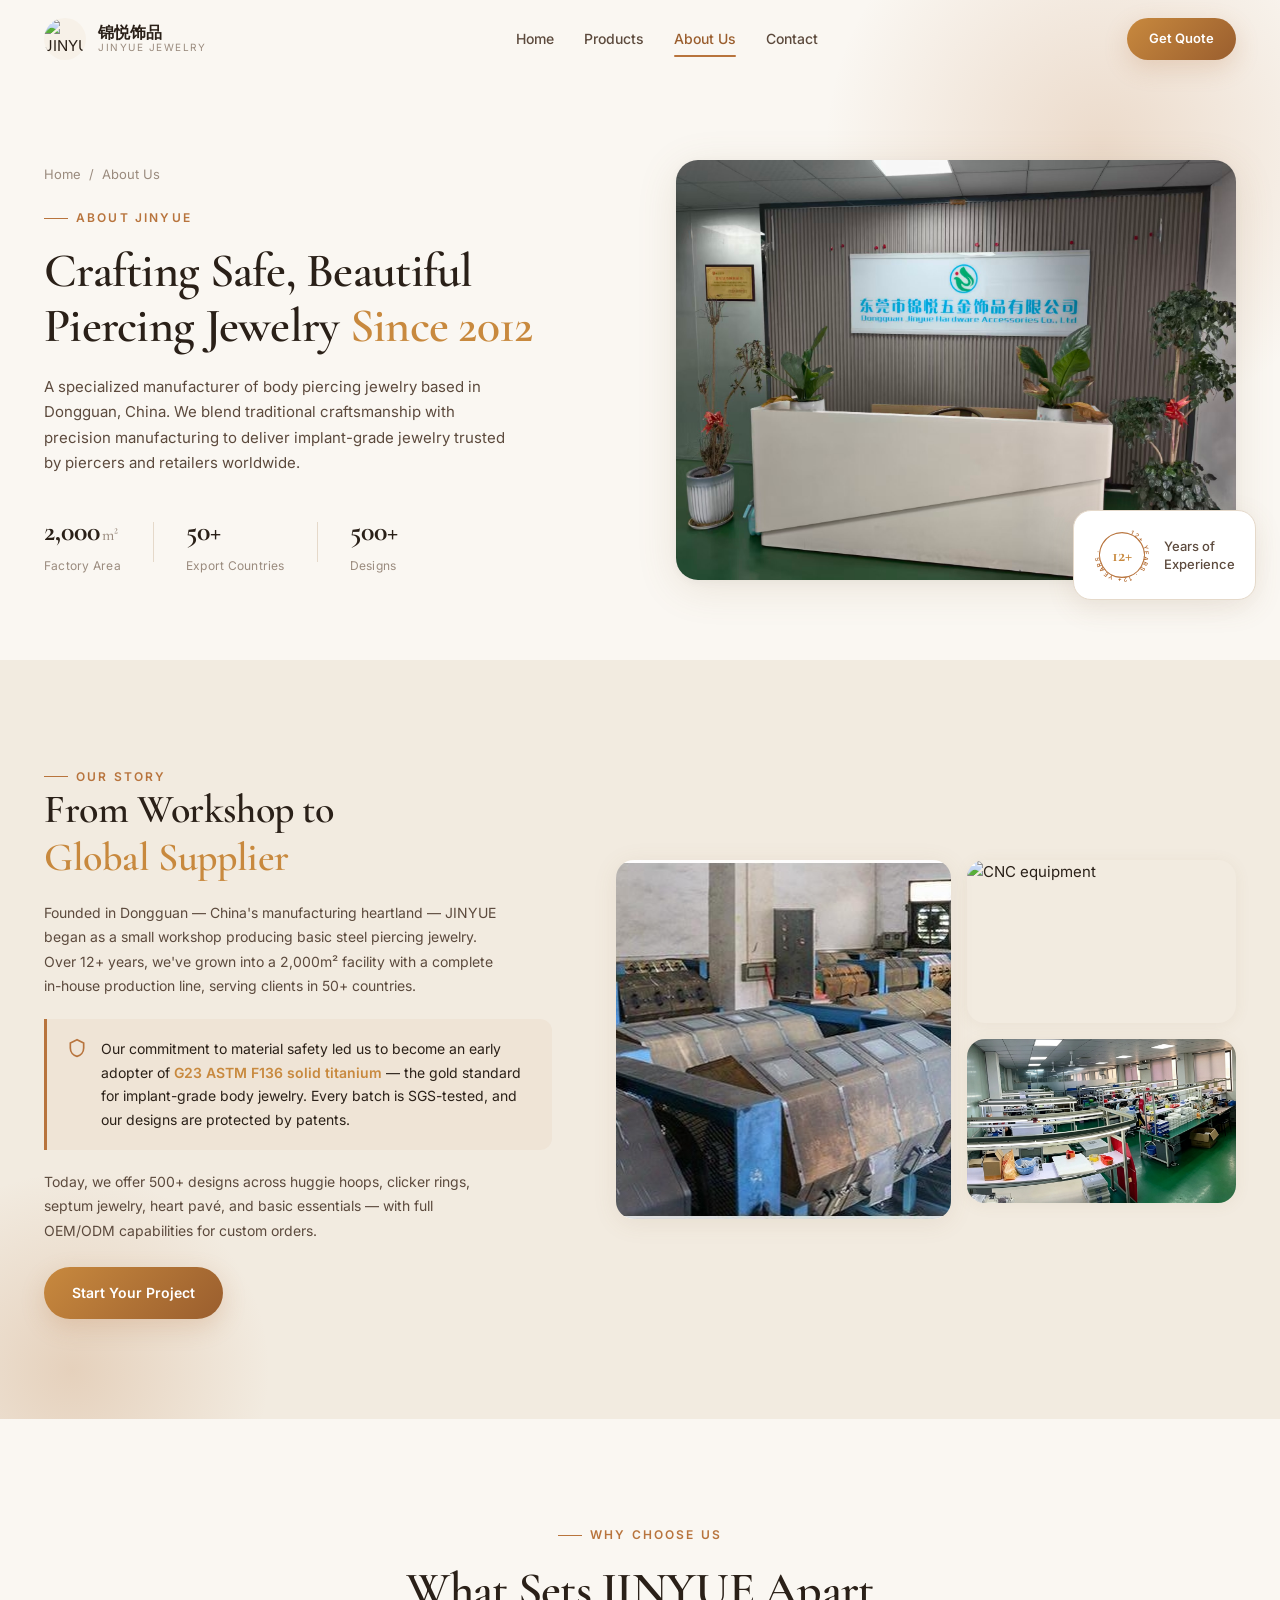
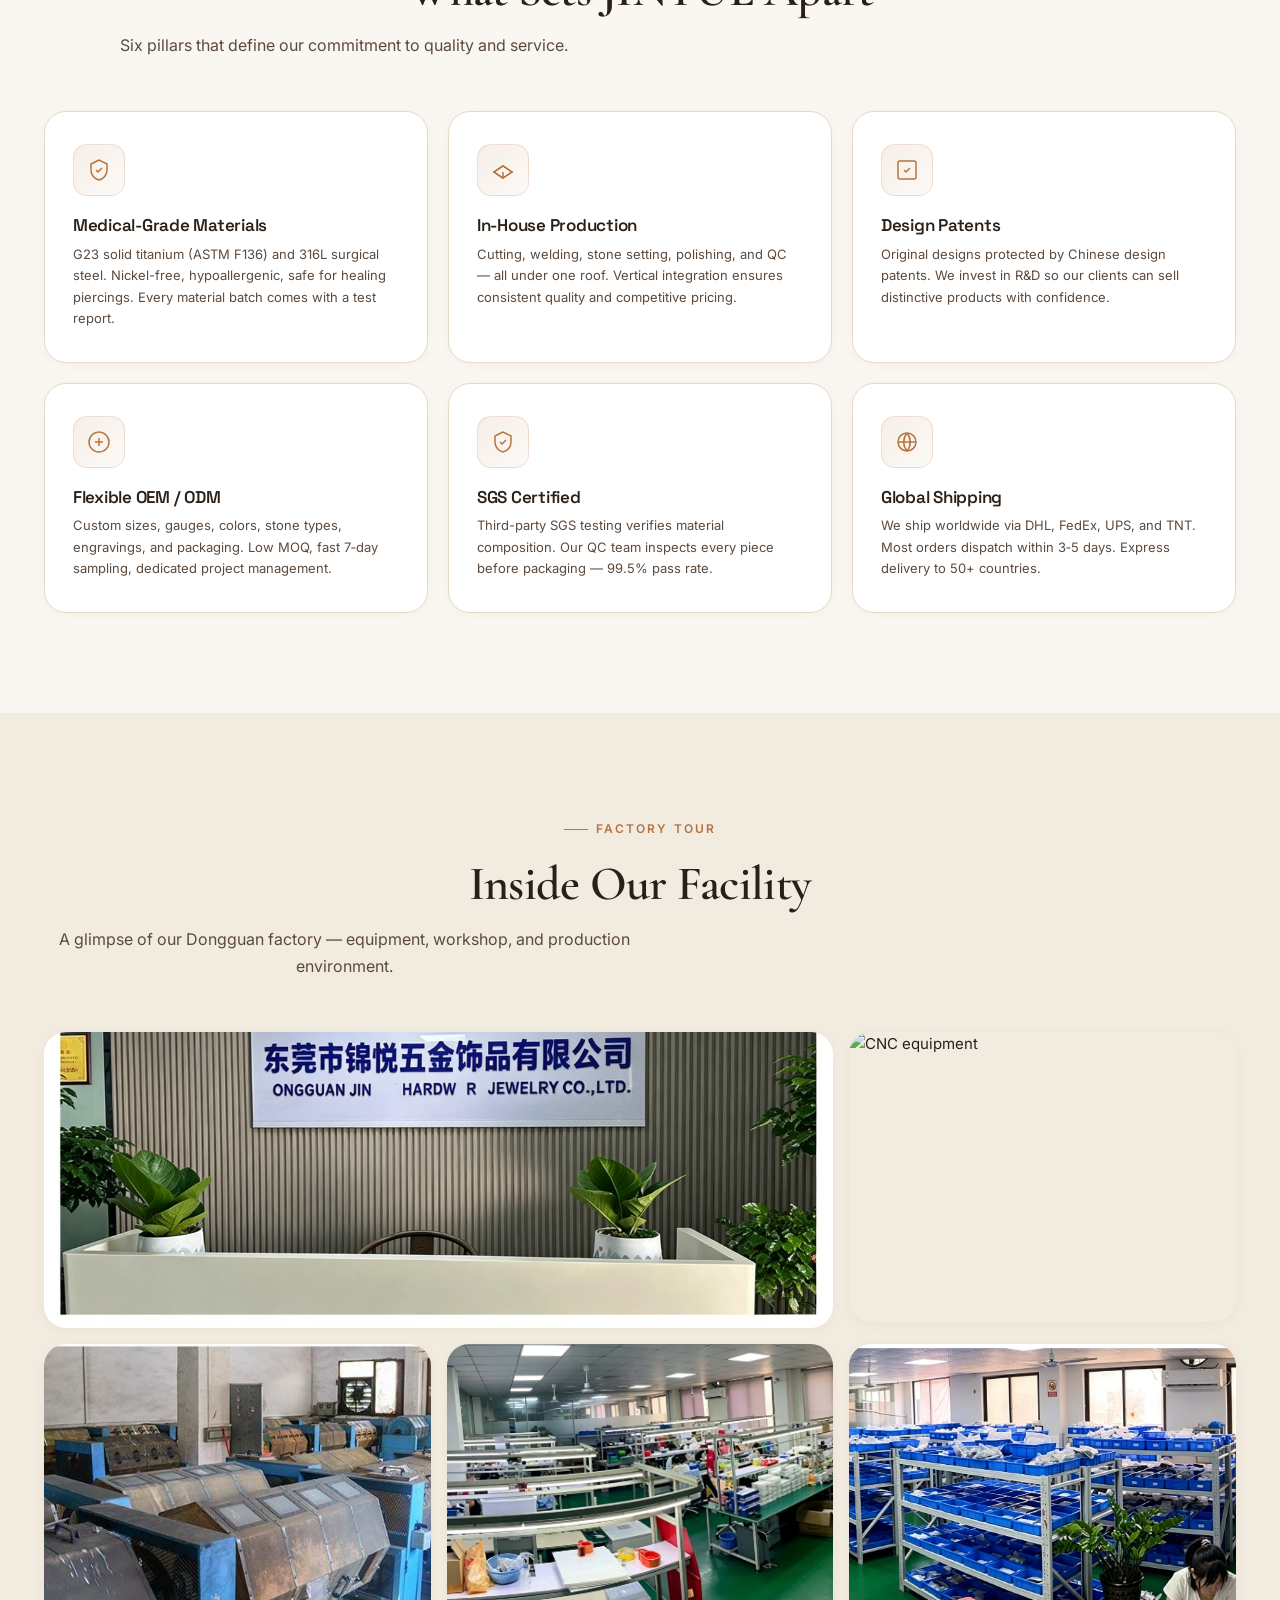
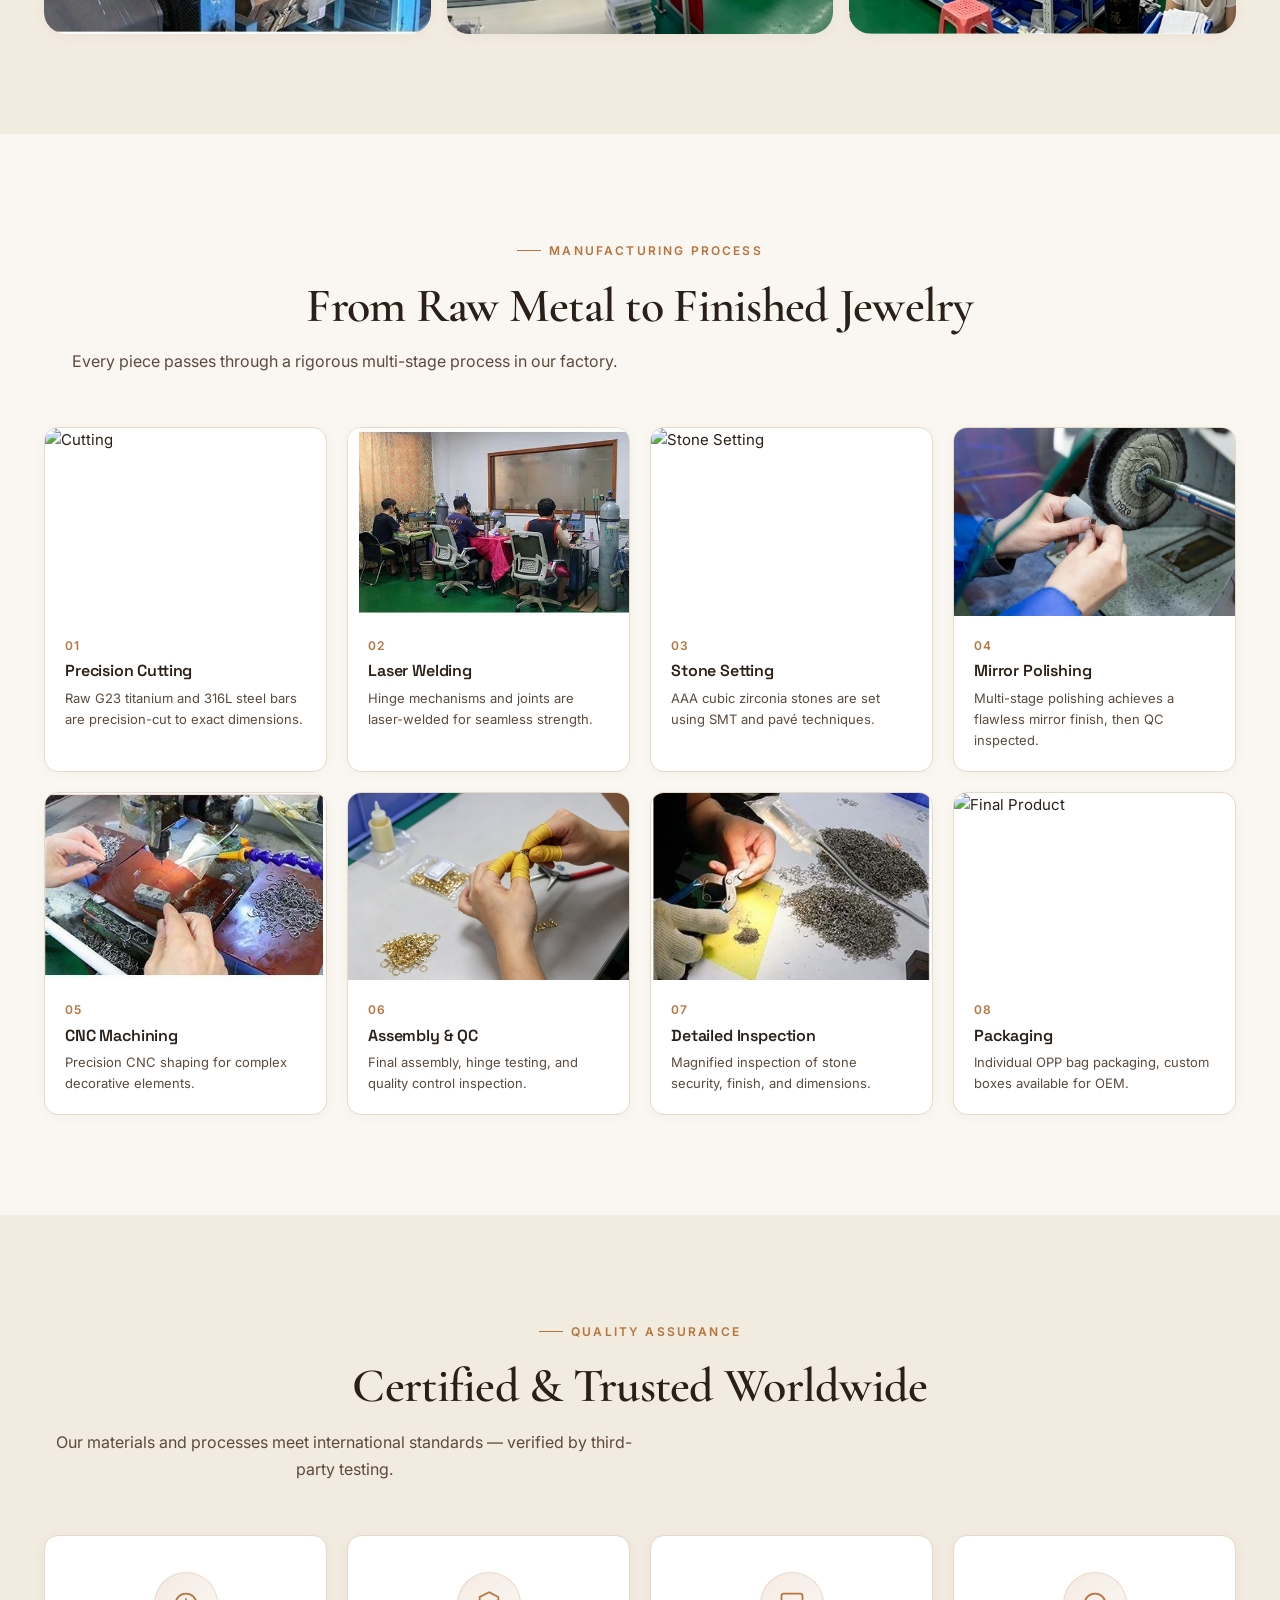
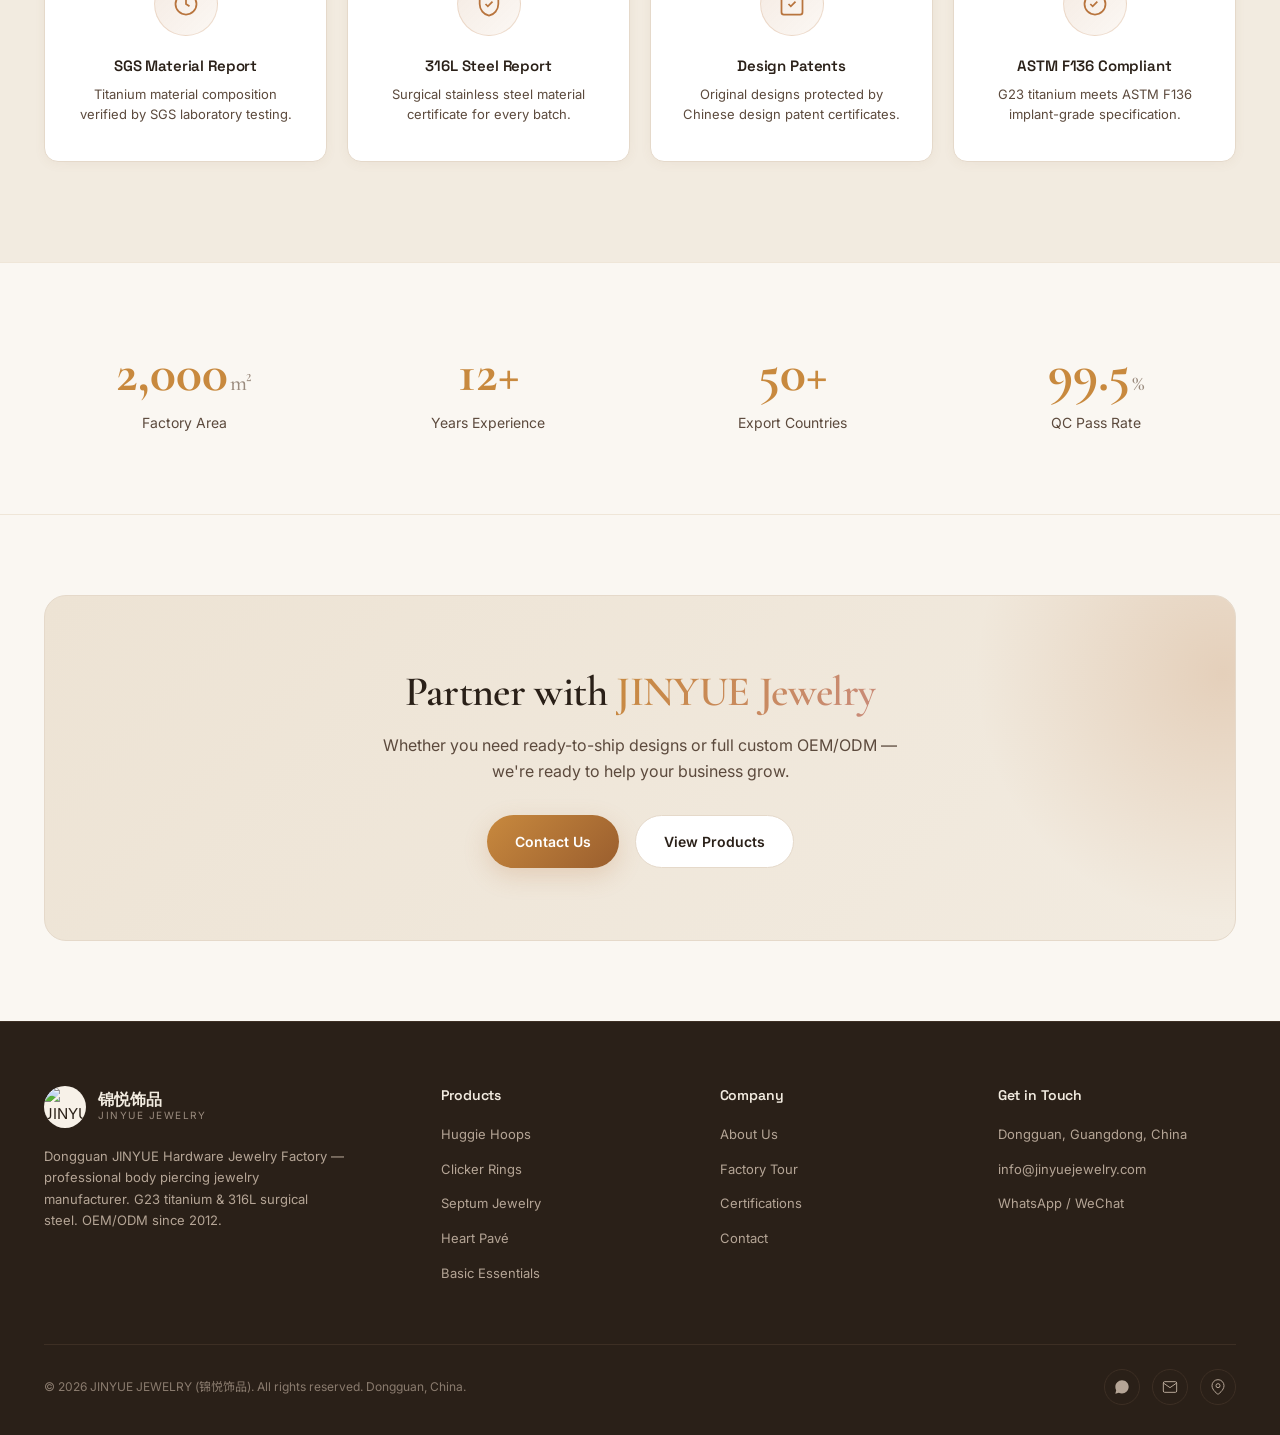
==== commit 97217325: "Update domain to lyj202307.github.io/jinyuejewelry" ====
--- a/about.html
+++ b/about.html
@@ -7,11 +7,11 @@
 <meta name="description" content="Learn about JINYUE JEWELRY (锦悦饰品) — a Dongguan-based body piercing jewelry manufacturer with 12+ years experience. G23 titanium, 316L steel, in-house production, SGS certified.">
 <meta name="keywords" content="about JINYUE jewelry, body piercing manufacturer, Dongguan jewelry factory, G23 titanium, ASTM F136, piercing jewelry factory, OEM piercing">
 <meta name="robots" content="index, follow">
-<link rel="canonical" href="https://jinyuejewelry.github.io/about.html">
+<link rel="canonical" href="https://lyj202307.github.io/jinyuejewelry/about.html">
 <meta property="og:title" content="About Us — JINYUE JEWELRY | Dongguan Piercing Jewelry Factory">
 <meta property="og:description" content="12+ years of body piercing jewelry manufacturing. G23 ASTM F136 titanium, 316L steel, 2000m² factory, SGS certified. OEM/ODM.">
-<meta property="og:image" content="https://jinyuejewelry.github.io/assets/factory/6d457dae1b81d13de2dfb72088a44763.jpg">
-<meta property="og:url" content="https://jinyuejewelry.github.io/about.html">
+<meta property="og:image" content="https://lyj202307.github.io/jinyuejewelry/assets/factory/6d457dae1b81d13de2dfb72088a44763.jpg">
+<meta property="og:url" content="https://lyj202307.github.io/jinyuejewelry/about.html">
 <meta property="og:type" content="website">
 <meta name="twitter:card" content="summary_large_image">
 <link rel="preconnect" href="https://fonts.googleapis.com">
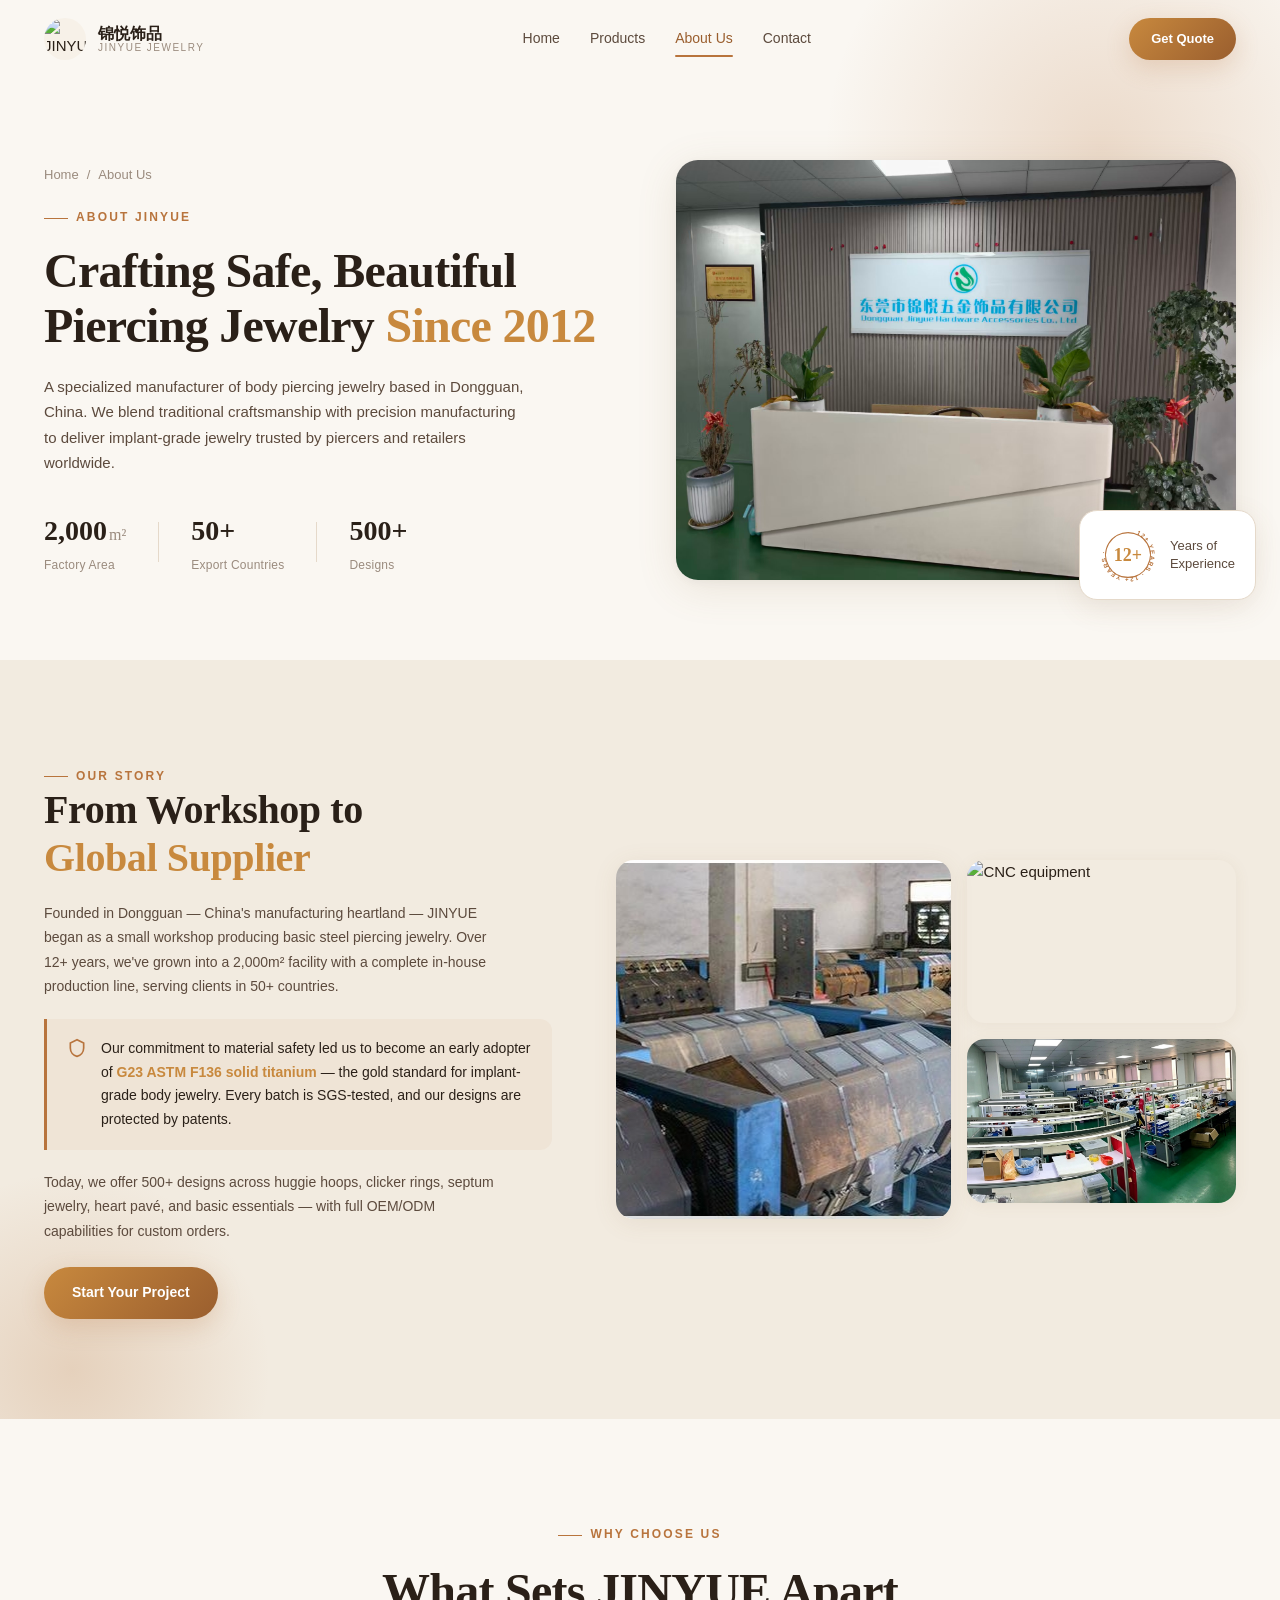
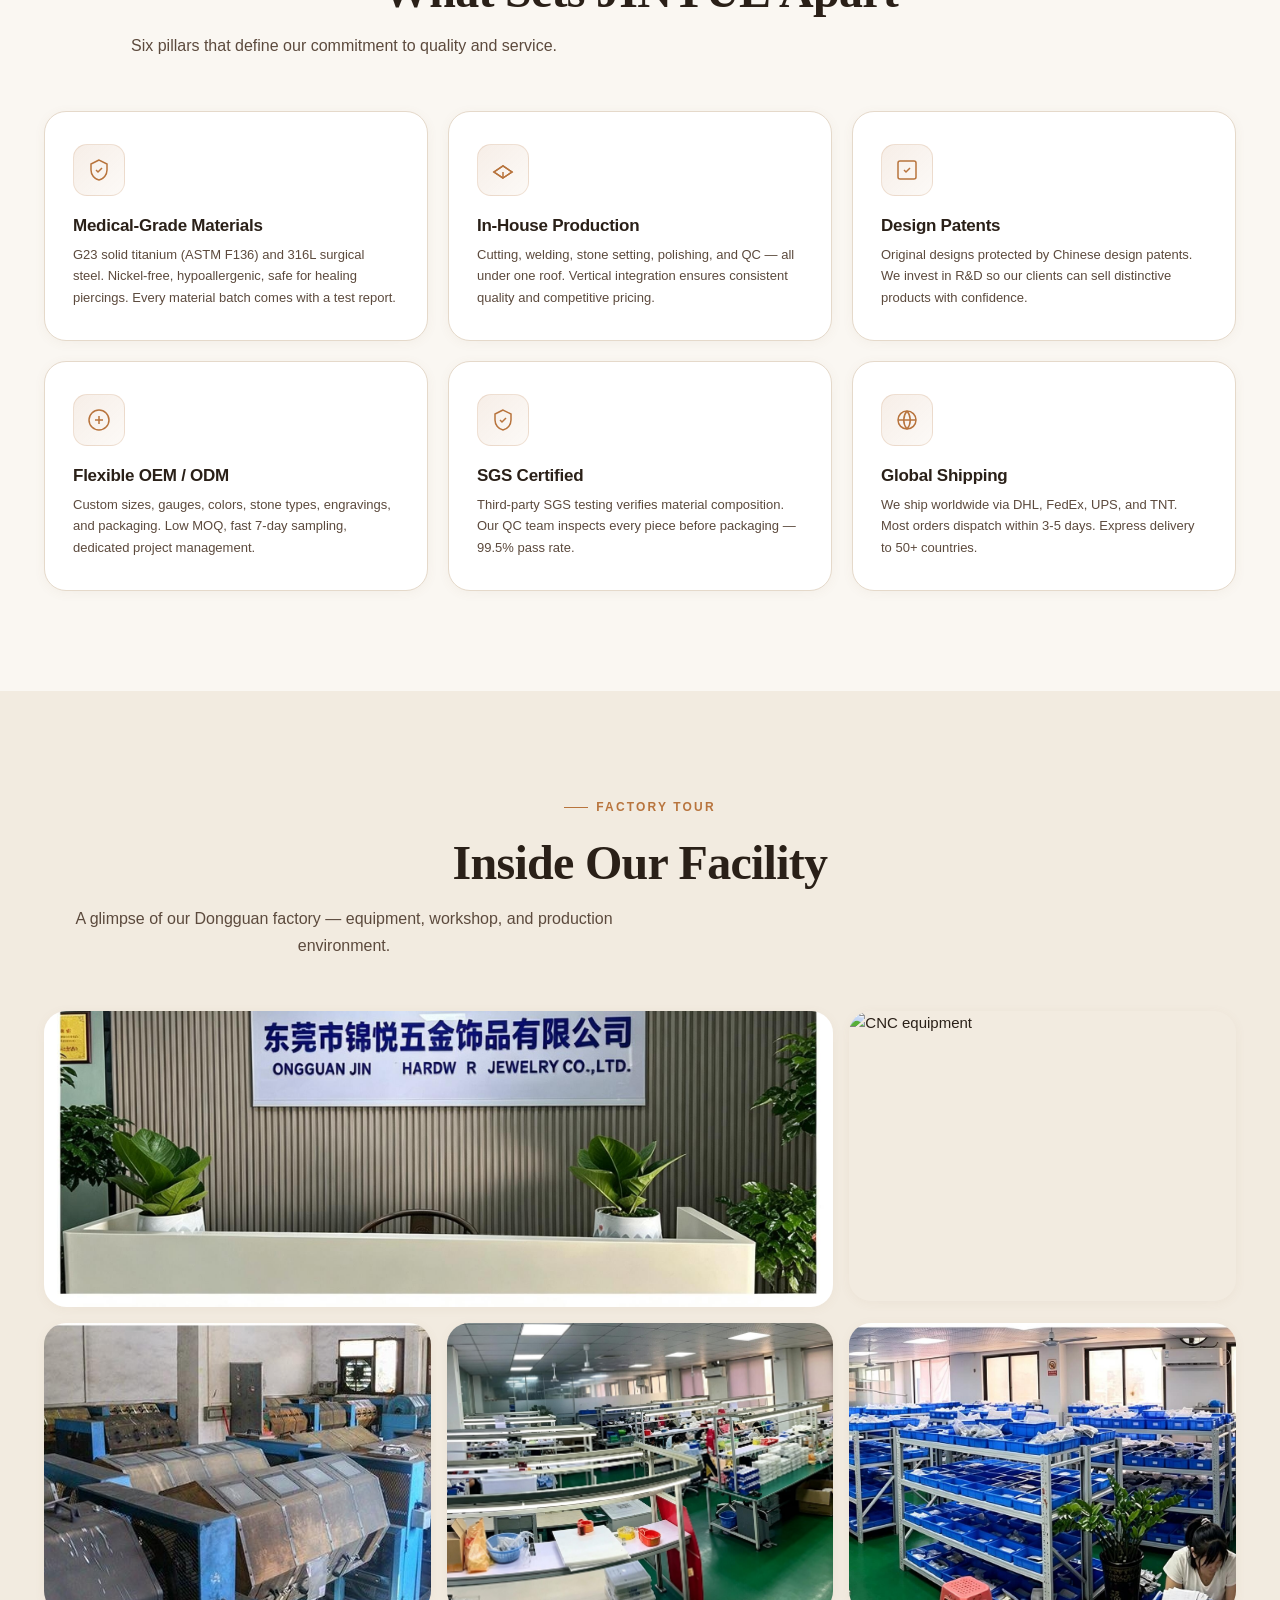
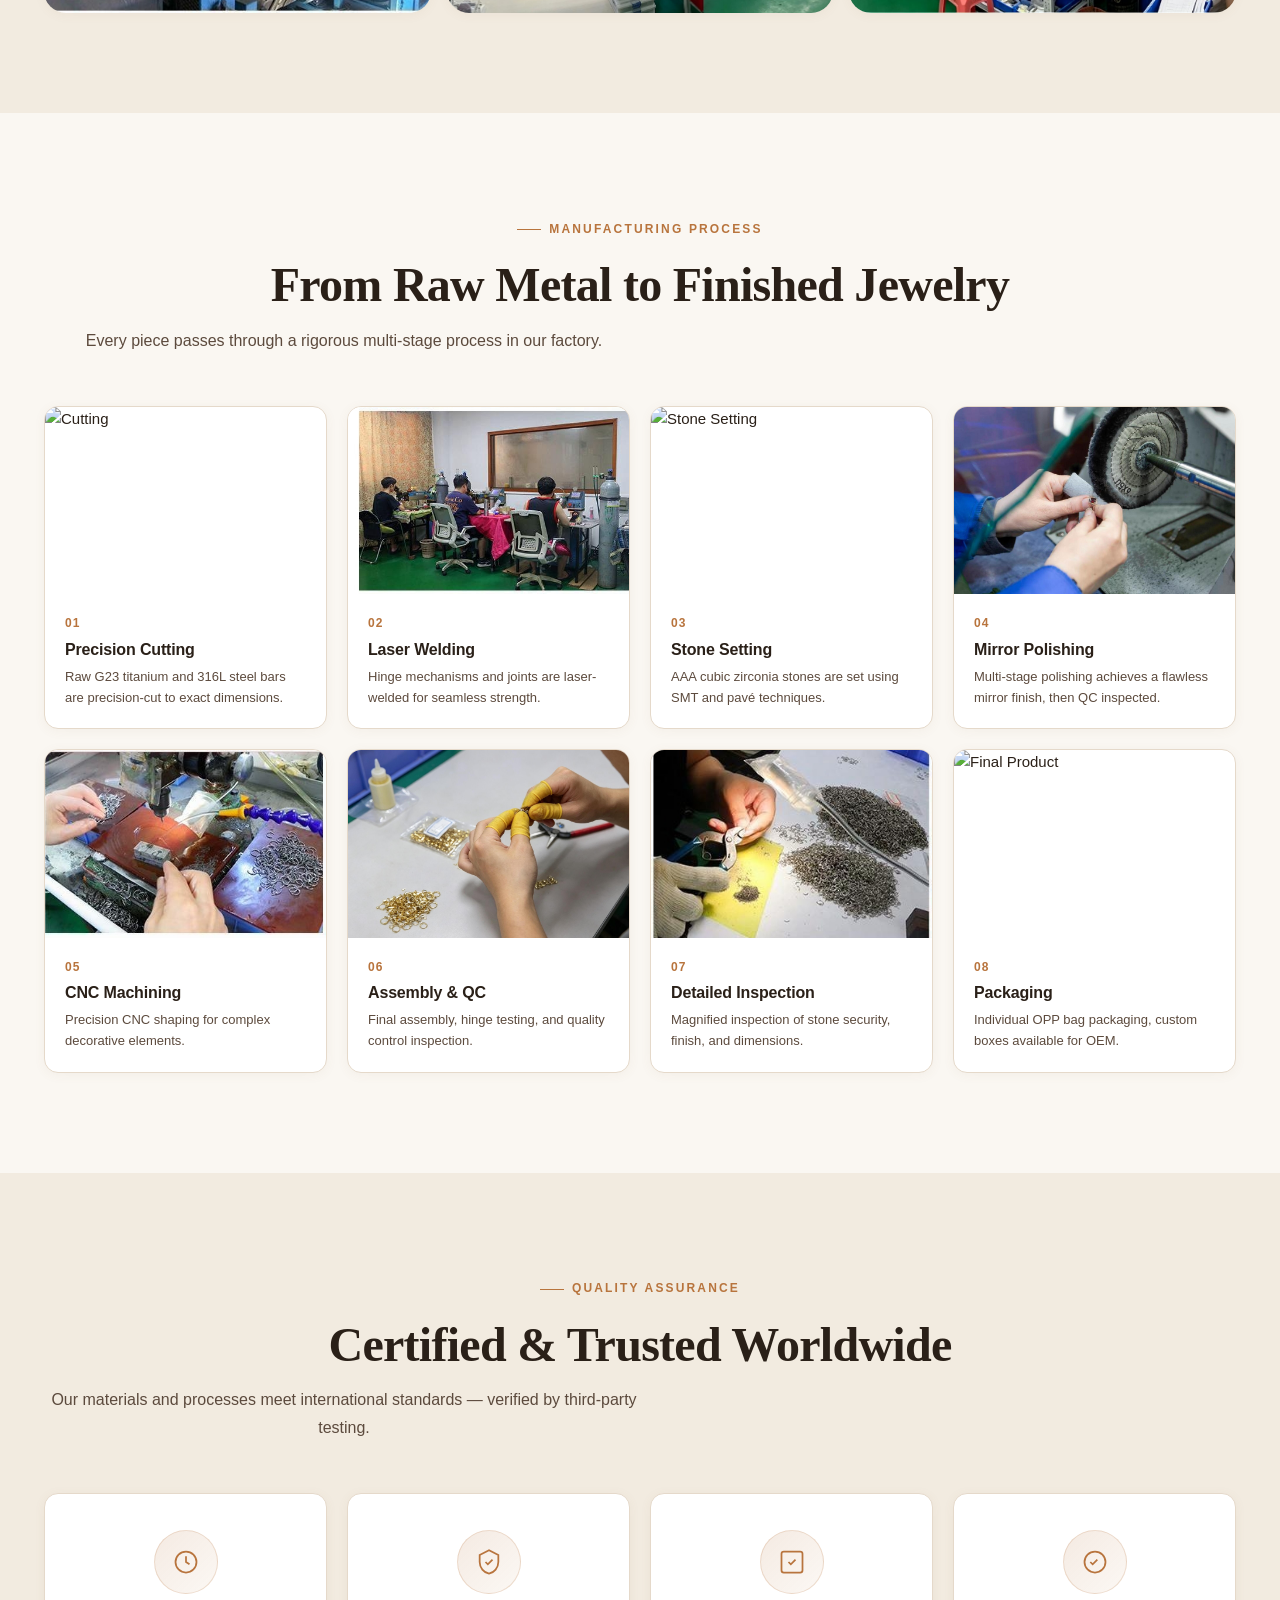
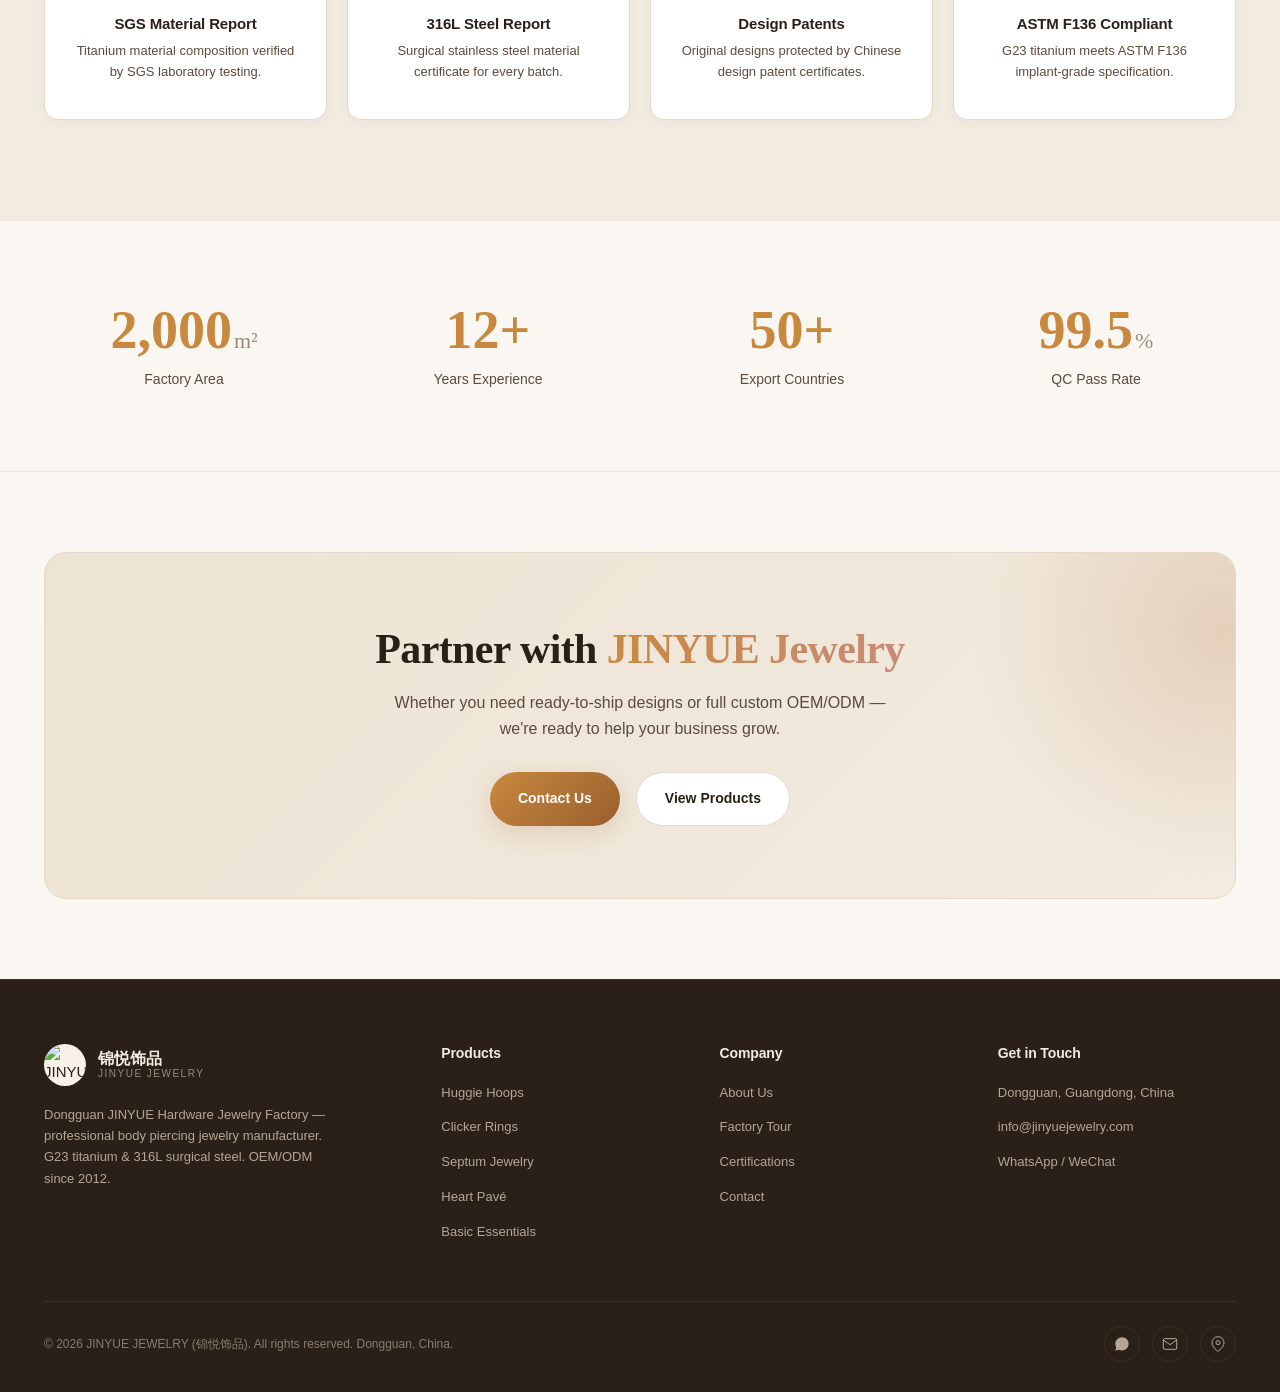
==== commit 802973a3: "Remove Google Fonts for China accessibility" ====
--- a/about.html
+++ b/about.html
@@ -14,9 +14,6 @@
 <meta property="og:url" content="https://lyj202307.github.io/jinyuejewelry/about.html">
 <meta property="og:type" content="website">
 <meta name="twitter:card" content="summary_large_image">
-<link rel="preconnect" href="https://fonts.googleapis.com">
-<link rel="preconnect" href="https://fonts.gstatic.com" crossorigin>
-<link href="https://fonts.googleapis.com/css2?family=Cormorant+Garamond:wght@500;600;700&family=Space+Grotesk:wght@400;500;600;700&family=Inter:wght@400;500;600&family=Noto+Sans+SC:wght@400;500;600&display=swap" rel="stylesheet">
 <link rel="icon" href="assets/logo/g23-titanium-badge.png">
 <link rel="stylesheet" href="css/style.css">
 </head>
